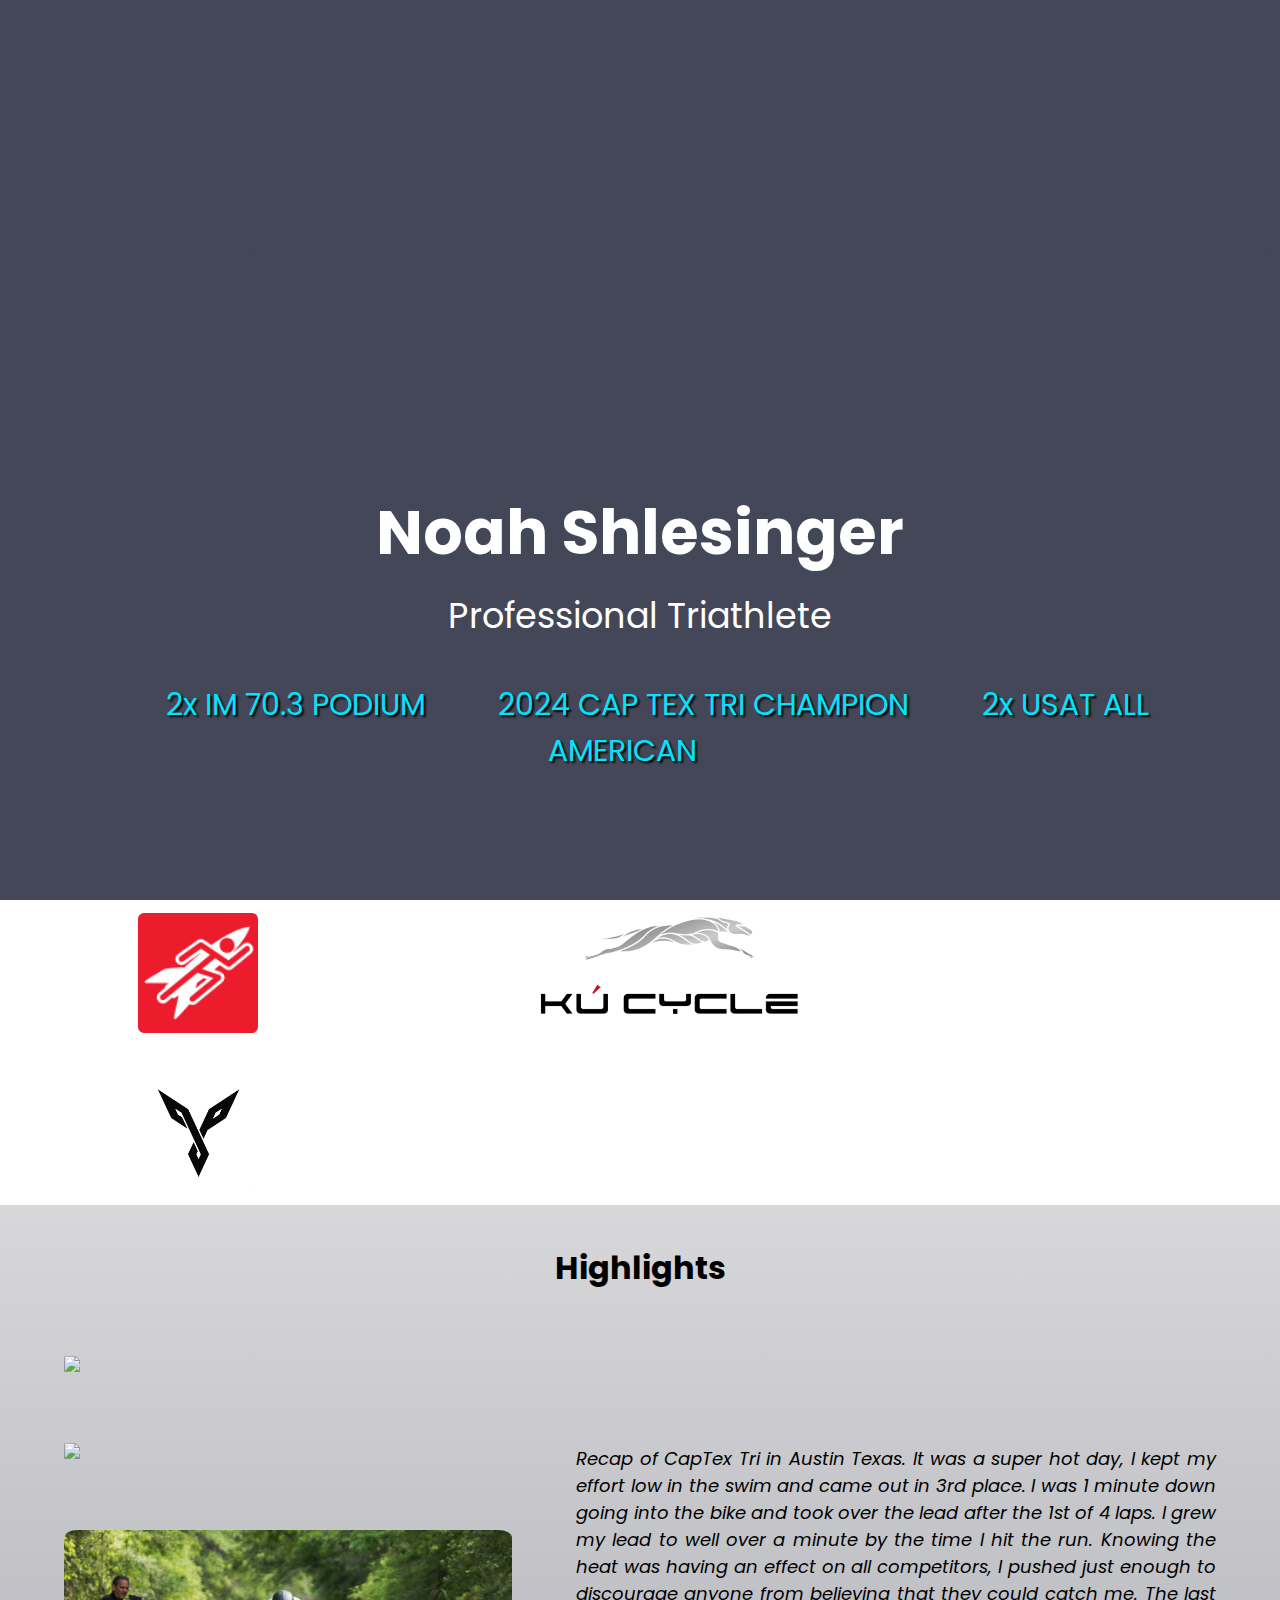
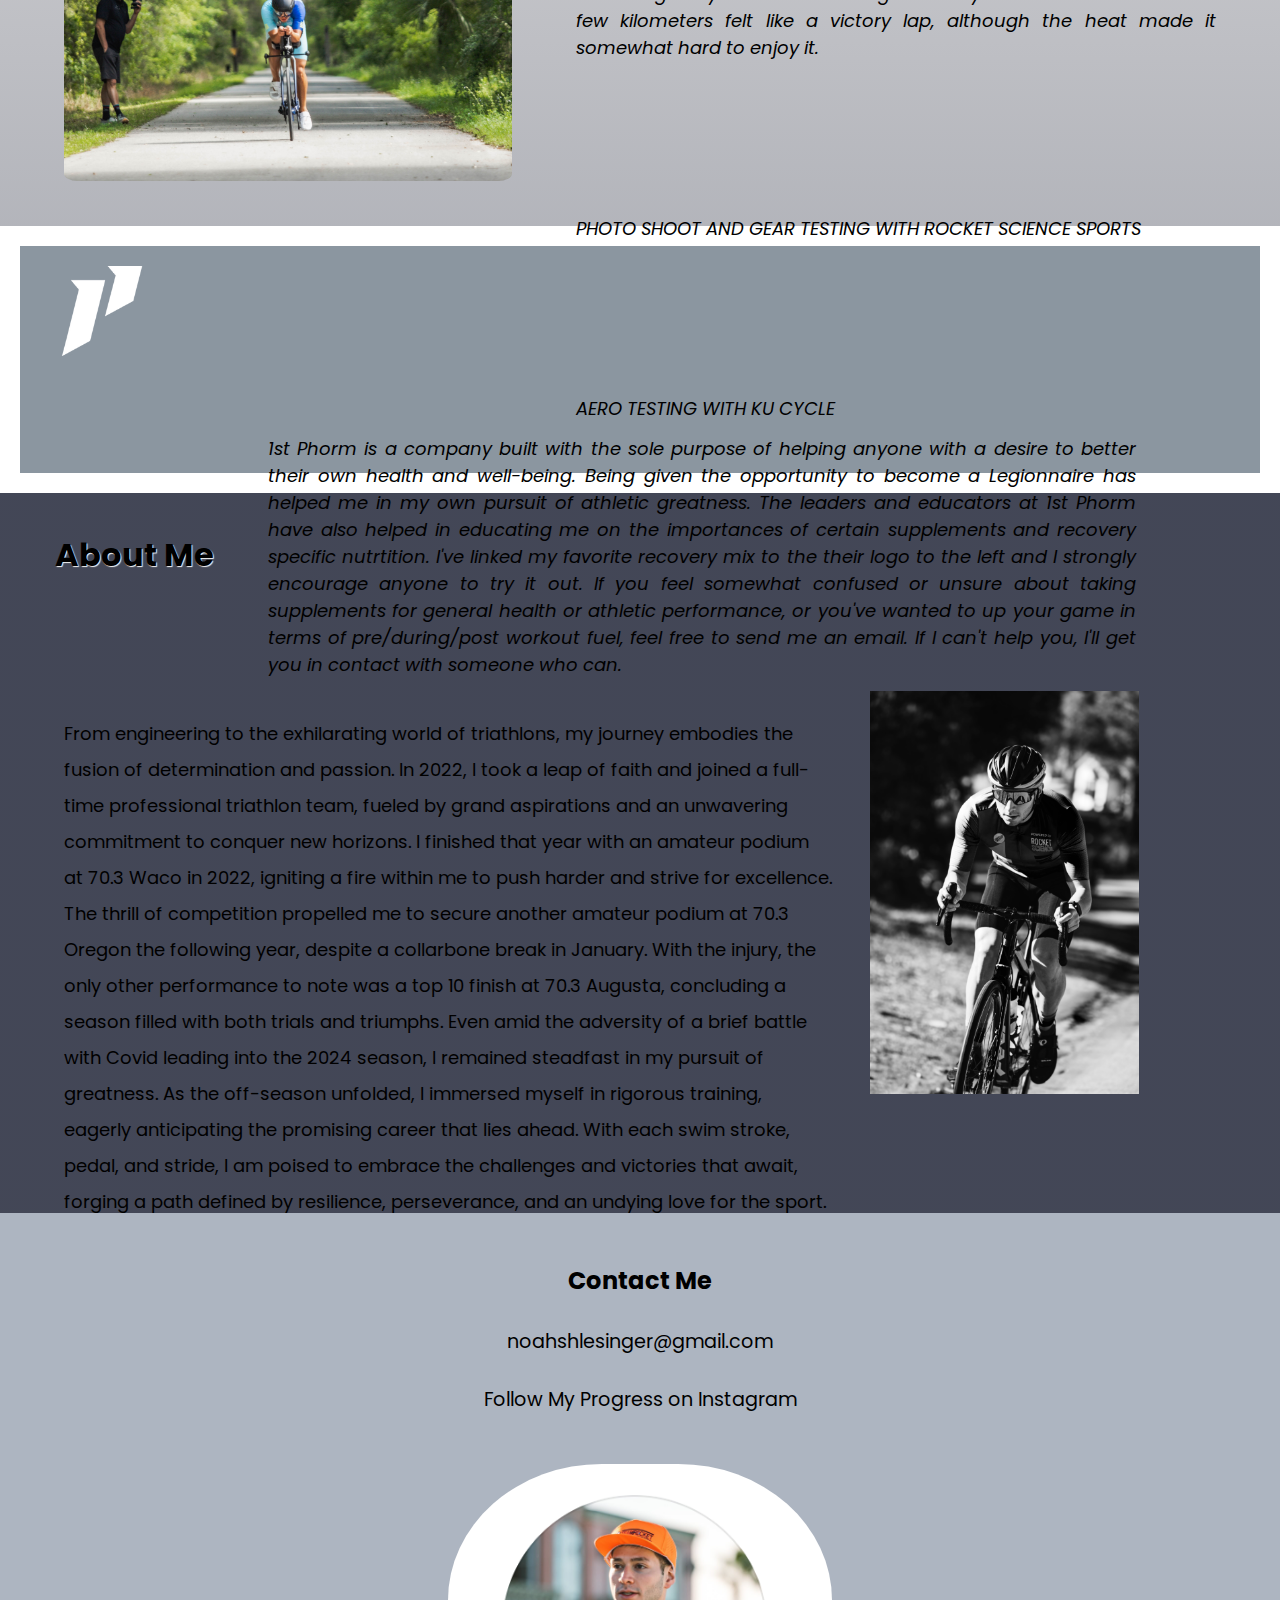
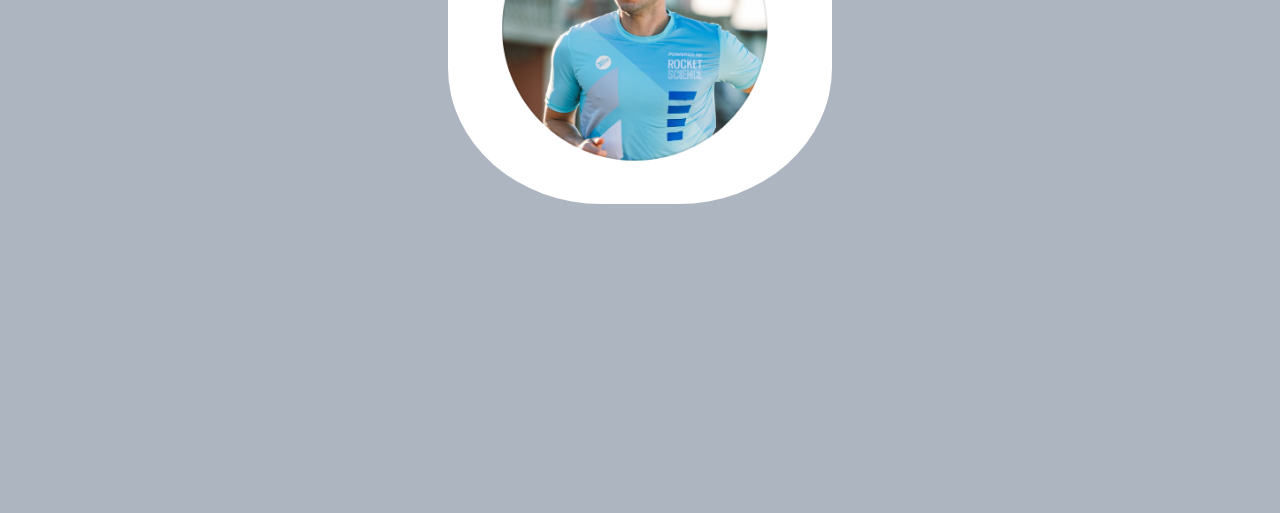
==== index.html @ fc0a04d3 "adding results on header" ====
<!DOCTYPE html>
<html lang="en">
    <head>

        <meta name="viewport" content="width=device-width, initial-scale=1.0">
        <title>Noah Shlesinger</title>
    
        <link rel="stylesheet" href="css/style.css"> 
        <link rel="preconnect" href="https://fonts.googleapis.com">
        <link rel="preconnect" href="https://fonts.gstatic.com" crossorigin>
    <link href="https://fonts.googleapis.com/css2?family=Poppins:wght@100;
    200;300;400;600;700&display=swap" rel="stylesheet">
    <script src="https://use.fontawesome.com/e14ace7f41.js"></script>
    </head>
<body>
    <section class = "header_index">
        <nav>
            <div class = "nav-links" id = "navLinks">
                <i class="fa fa-times" onclick="hideMenu()"></i>
                <ul>
                 <!--   <li><a href="">Home</a></li>
                    <li><a href="\background.html">Background</a></li>
                    <li><a href="#results">Sponsors</a></li> 
                    <li><a href="#contact">Contact Me</a></li>-->
                </ul>
            </div>
            <i class="fa fa-bars" onclick = "showMenu()"></i>
        </nav>
<div class = "text-box">
    <h1>Noah Shlesinger</h1>
    <p>Professional Triathlete</p>
    <brk></brk>
    <p1>2x IM 70.3 PODIUM</p1>
    <p1>2024 CAP TEX TRI CHAMPION</p1>
    <p1>2x USAT ALL AMERICAN</p1>


</div>
</section>


<!-- ------Sponsors----- -->
<a id = "sponsors"></a>
<section class = "sponsors">
    <div>


        <a href = "https://rocketsciencesports.com"><img src="images/LOGO-for-Web.jpg"></a>


        <a href = "https://ku-cycle.com"><img src="images/ku_cycle_blacktext_logo.jpg"></a>

        
        <a href = "https://jpelitetri.com"><img src="images/jpelite.png"></a>

    </div>


</section>


<!--Highlights-->
<section class = "highlights">
    <div>
        <h1> Highlights </h1>
        
                <a href = "https://www.instagram.com/p/C7fNFckPp54/.com"><img src="images/cap_tex_finish.JPG"></a>

                <p>Recap of CapTex Tri in Austin Texas. It was a super hot day, I kept my effort low in the swim and came out in 3rd place. I was 1 minute down going into the bike and took over the lead after the 1st of 4 laps. I grew my lead to well over a minute by the time I hit the run. Knowing the heat was having an effect on all competitors, I pushed just enough to discourage anyone from believing that they could catch me. The last few kilometers felt like a victory lap, although the heat made it somewhat hard to enjoy it.</p>
                <p>PHOTO SHOOT AND GEAR TESTING WITH ROCKET SCIENCE SPORTS</p>
                <img src="images/c0b6dab6f3d84c1033c6030f4bf0610d.JPG">
                <p>AERO TESTING WITH KU CYCLE</p>
                
                <img src="images/img_4055.jpg">



    </div>

</section>

<section class = "firstphorm">
    <div>

    <a href = "https://1stphorm.com/products/natural-post-workout-stack/?a_aid=noashl"><img src="images/1st_Phorm_Logo_1_100x@2x.avif"></a>
   

    <p>1st Phorm is a company built with the sole purpose of helping anyone with a desire to better their own health and well-being. Being given the opportunity to become a Legionnaire has helped me in my own pursuit of athletic greatness. The leaders and educators at 1st Phorm have also helped in educating me on the importances of certain supplements and recovery specific nutrtition. I've linked my favorite recovery mix to the their logo to the left and I strongly encourage anyone to try it out. If you feel somewhat confused or unsure about taking supplements for general health or athletic performance, or you've wanted to up your game in terms of pre/during/post workout fuel, feel free to send me an email. If I can't help you, I'll get you in contact with someone who can.  </p>
</div>
</section>





<!-- ------------ Bio----------- -->

<section class ="bio">
    <h1>About Me</h1>



            <img src="images/bw_rss_bike.jpg" alt="profile">


            <p>From engineering to the exhilarating world of triathlons, my journey embodies the fusion of determination and passion. In 2022, I took a leap of faith and joined a full-time professional triathlon team, fueled by grand aspirations and an unwavering commitment to conquer new horizons. I finished that year with an amateur podium at 70.3 Waco in 2022, igniting a fire within me to push harder and strive for excellence. The thrill of competition propelled me to secure another amateur podium at 70.3 Oregon the following year, despite a collarbone break in January. With the injury, the only other performance to note was a top 10 finish at 70.3 Augusta, concluding a season filled with both trials and triumphs. Even amid the adversity of a brief battle with Covid leading into the 2024 season, I remained steadfast in my pursuit of greatness. As the off-season unfolded, I immersed myself in rigorous training, eagerly anticipating the promising career that lies ahead. With each swim stroke, pedal, and stride, I am poised to embrace the challenges and victories that await, forging a path defined by resilience, perseverance, and an undying love for the sport. </p>

</section> 

<!-- ---------Contact Me---------- -->
<a id = "contact"></a>
<section class = "contact">
    <h1>Contact Me</h1>
        <p2><br>noahshlesinger@gmail.com</p2><br>
        
        <p2><br>Follow My Progress on Instagram</p2><br><br><br>
        <div>
            <a href = "https://www.instagram.com/noah.shlesinger/"><img src="images/IG_Photo.png"></a>

        </div>


</section>


<!-- -----JavaScript for Toggle Menu--- -->
<script>
    var navLinks = document.getElementById("navLinks");
    function showMenu(){
        navLinks.style.right = "0";
    }
    function hideMenu(){
        navLinks.style.right = "-200px";
    }
</script>
</body>
</html>
---- css/style.css ----
*{
    margin:0;
    padding:0;
    font-family: 'Poppins', sans-serif;
}
.header_index {
    min-height:100vh;
    width: 100%;
    background-image: linear-gradient(rgba(4, 9, 30, 0.75),rgba(4,9,30,0.75)),url(../images/looking_back_rss.JPG);
    background-position: center;
    background-size: cover;
    position: relative;
}
.header_bio {
    min-height:100vh;
    width: 100%;
    background-position: center;
    background-size: cover;
    position: relative;
}
nav{
    display: flex;
    padding: 2% 6%;
    justify-content: space-between;
    align-items: center;
    background-color: rgba(255, 255, 255, 0.000);
}
nav img{
    width: 110px;
    padding-right: 12px;
    padding-left: 12px;

}
.nav-links{
    flex:1;
    text-align:right;
}
.nav-links ul li{
    list-style: none;
    display: inline-block;
    padding: 8px 12px;
    position: center;
}
.nav-links ul li a{
    color:rgb(246, 245, 250);
    text-decoration: none;
}
.nav-links ul li::after{
    content: "";
    width:0%;
    height: 2px;
    background: black;
    display: block;
    margin: auto;
    transition: 0.5s;        
}
.nav-links ul li:hover::after{
    width:100%;
}
.text-box{
    width: 90%;
    color: white;
    position: absolute;
    top:70%;
    left:50%;
    transform: translate(-50%,-50%);
    text-align:center;
}
.text-box h1{
    font-size:62px;
}
.text-box p{
    margin:10px 0 40px;
    font-size: 35px;
    color: white;
}

.text-box p1{
    padding-top:10px;
    margin-top: 10%;
    margin-left:3%;
    margin-right:3%;
    font-size: 30px;
    color:rgb(0, 229, 255);
    text-shadow: 2px 2px 2px black;
}

.hero-btn{
    display: inline-block;
    text-decoration:none;
    color:white;
    border: 1px solid white;
    padding: 12px 20px;
    font-size:20px;
    background:transparent;
    position: relative;   
    transition: 2s;
}   

nav .fa{
    display:none;
}
@media(max-width:900px){
    .text-box h1{
      font-size:35px;
    }
    .text-box p{
        font-size: 20px;
    }
    .hero-btn{
        font-size:15;
    }
    .nav-links ul li{
        display:block;
    }
    .nav-links{
        position:absolute;
        background: rgba(26, 129, 170, 0.95);
        height: 100vh;
        width: 200px;
        top:0;
        right:-200px;
        text-align:left;
        z-index:2;
        transition: 1s;


    }
    nav img{
        width: 80px;
        padding: 4px;
    
    }
    nav .fa{
        display:block;
        color: white;
        margin: 10px;
        font-size:22px;
        cursor: pointer;
    }
    .nav-links ul{
        padding: 10px;
    }
}

/* ---------coaching-------- */
.coaching{
    width:100%;
    height:100vh;
    margin:auto;
    text-align:center;
    padding-top:100px;
    box-sizing:border-box;
}

/* ---------highlights--------*/

.highlights {
    background-image: linear-gradient(rgba(124, 123, 129, 0.3),rgba(4,9,30,0.3));
    padding-bottom: 3%;

}
.highlights h1{
    padding-top:3% ;
    font-style: bold;
    text-align:center;
    font-size: 200%;
}   

.highlights p{
    width: 50%;
    text-align:justify;
    float:right;
    margin-top:12%;
    margin-right:5%;
    margin-left:2%;
    font-size: large;
    line-height: 150%;
    font-style: oblique;

    
}
.highlights img:hover{
    box-shadow:0 0 20px 0px rgba(0,0,0,0.6);
    transition: 0.0s;
}


.highlights img{
    width: 35%;
    height:auto;
    margin-left: 5%;
    margin-right:2%;
    margin-top: 5%;
    margin-bottom:0%;
    border-color: black;
    border-width: 10px;
    border-radius: 3%;
    display: inline-flex;

}

/* ---------sponsors-------- */
.sponsors{
    background-color: white;
}
.sponsors img:hover{
    box-shadow:0 0 20px 0px rgba(0,0,0,0.9);
}
.sponsors img{
    width: auto;
    height:120px;
    margin-left: 10.8%;
    margin-right:10%;
    margin-top: 1%;
    margin-bottom:1%;
    border-radius: 5%;
}

.h3{
    text-align:center;
    font-weight: 600px;
    margin:10px 10px;
}

.sponsors-col:hover{
    box-shadow:0 0 20px 0px rgba(0,0,0,0.4);
}



@media(max-width:900px){
    .row{
        flex-direction:column;
    }
}
/* -------Bio-------- */
.bio{

    min-height:80vh;
    width:100%;
    margin:auto;
    background-image: linear-gradient(rgba(4, 9, 30, 0.75),rgba(4,9,30,0.75)),url(../images/Ku\ Cycle\ black\ logo\ white\ background\ vectors.pdf);
    background-position: center;
    background-size: cover;
}

.bio h1{
    padding-top:3% ;
    font-style: bold;
    text-align:center;
    font-size: 200%;
    text-shadow: 1px 1px 1px whitesmoke;
} 

.bio p{
    font-size:large;
    line-height: 200%;
    color:Black;
    max-width: 60%;
    margin-top:3%;
    margin-left:5%;
    float: left;
}   

.bio img{
    width: 21%;
    height:auto;
    padding:1%;
    float:right;
    margin-right:10%;
    align-items: center;
    border-color: black;
    
}

/* --------Contact Me----- */
.contact {
    width:100%;
    height:100vh;
    margin:auto;
    text-align:center;
    padding-top:50px;
    padding-bottom: 30px;
    background-color: rgba(50, 69, 100, 0.4);
    height:100vh;
    box-sizing:border-box;
}


.contact img{

    width: 30%;
    border-radius:40%;
    object-position: center center; 

}

.contact h1{
    font-size:x-large;
    font-style:bold;
    text-shadow:black;
}
.contact p2{
    font-size:larger;
    box-sizing:border-box;
    font-style:bold;
}

/* -----1st Phorm---*/
.firstphorm{
    margin:20px;
    background-color: rgba(19, 40, 62, 0.49);
    border-color: black;
    padding-bottom: 7%;;
}
.firstphorm img{
    width: 10%;
    height:auto;
    border-width: 10px;
    border-radius: 10%;
    padding: 10px;
    margin: 10px;
}

.firstphorm img:hover{
    box-shadow:0 0 20px 0px rgba(0,0,0,0.9);
}

.firstphorm p{
    width: 70%;
    text-align:justify;
    float:right;
    font-size: large;
    line-height: 150%;
    font-style: oblique;
    margin-right:10%;
    margin-top:1%; 
}

.firstphorm h{
    font-size: larger;
    font-weight: 300;
    text-align:center;
    float:inherit;


}
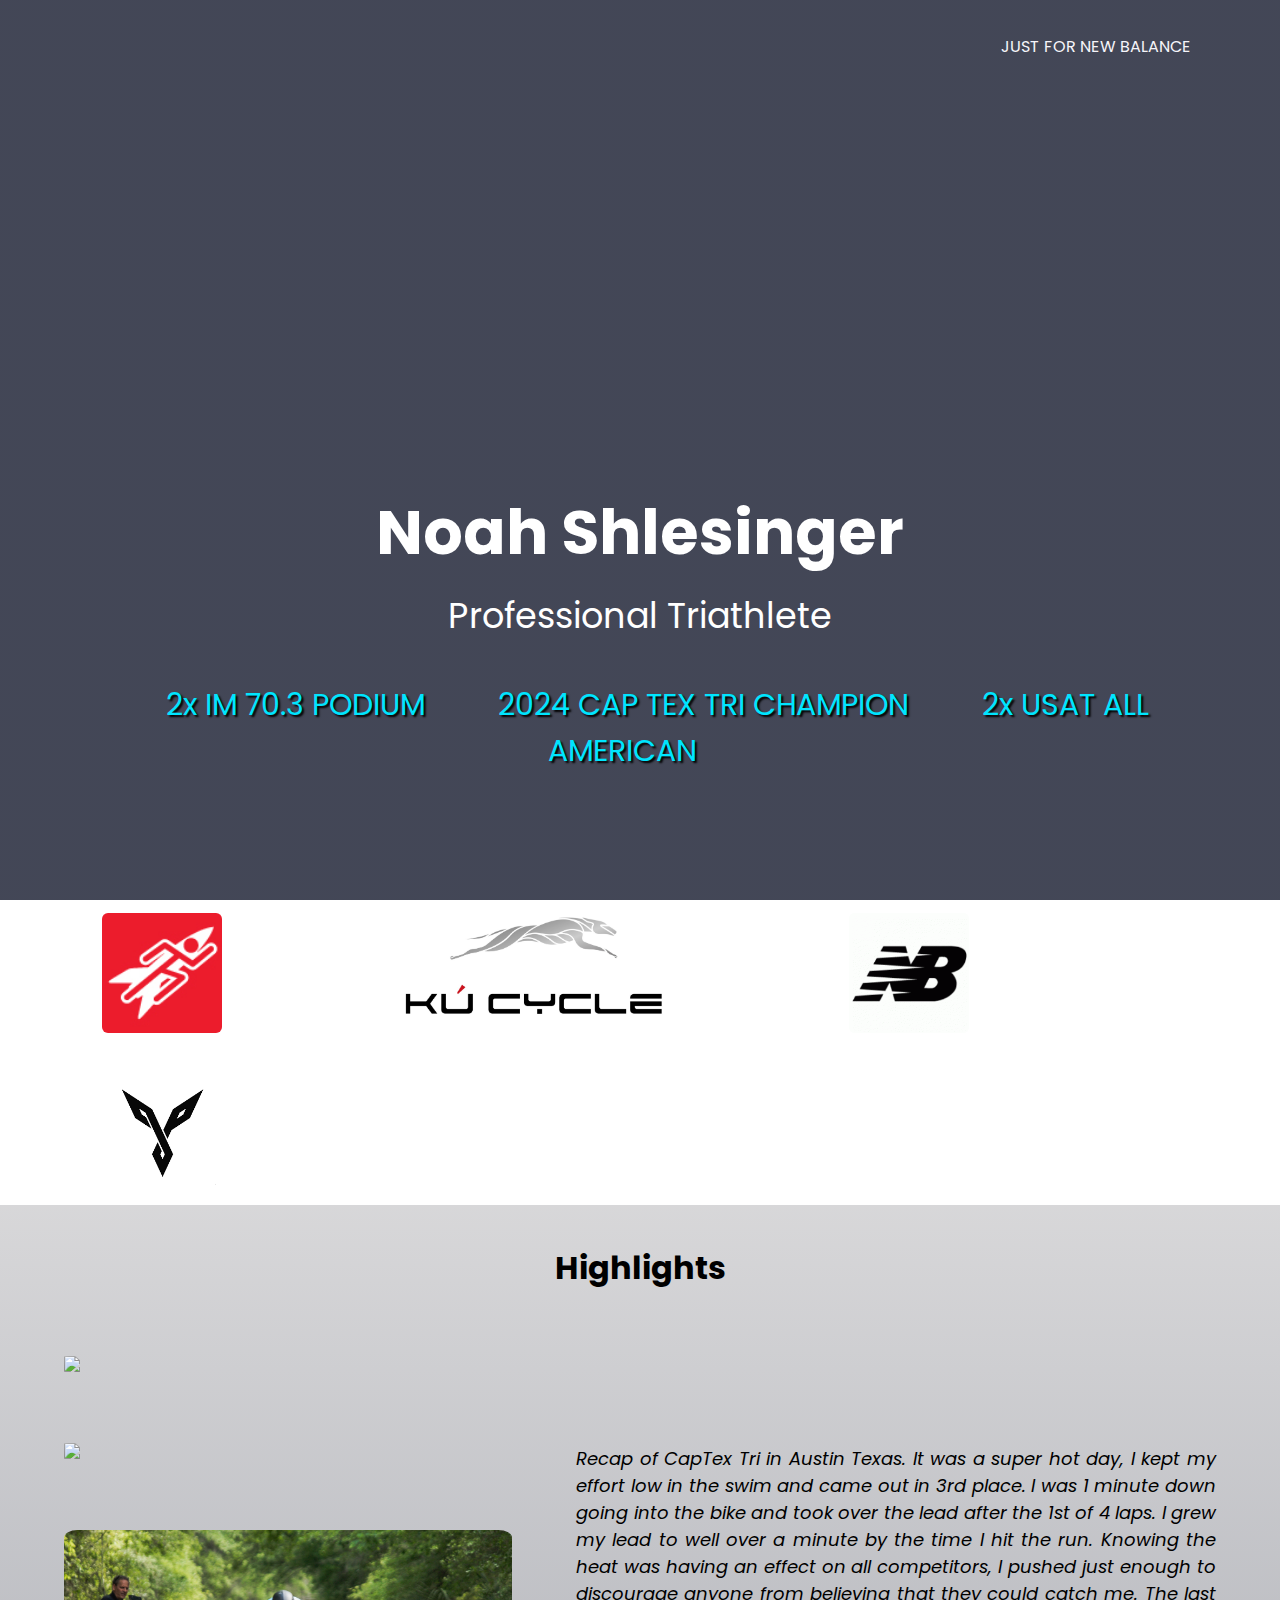
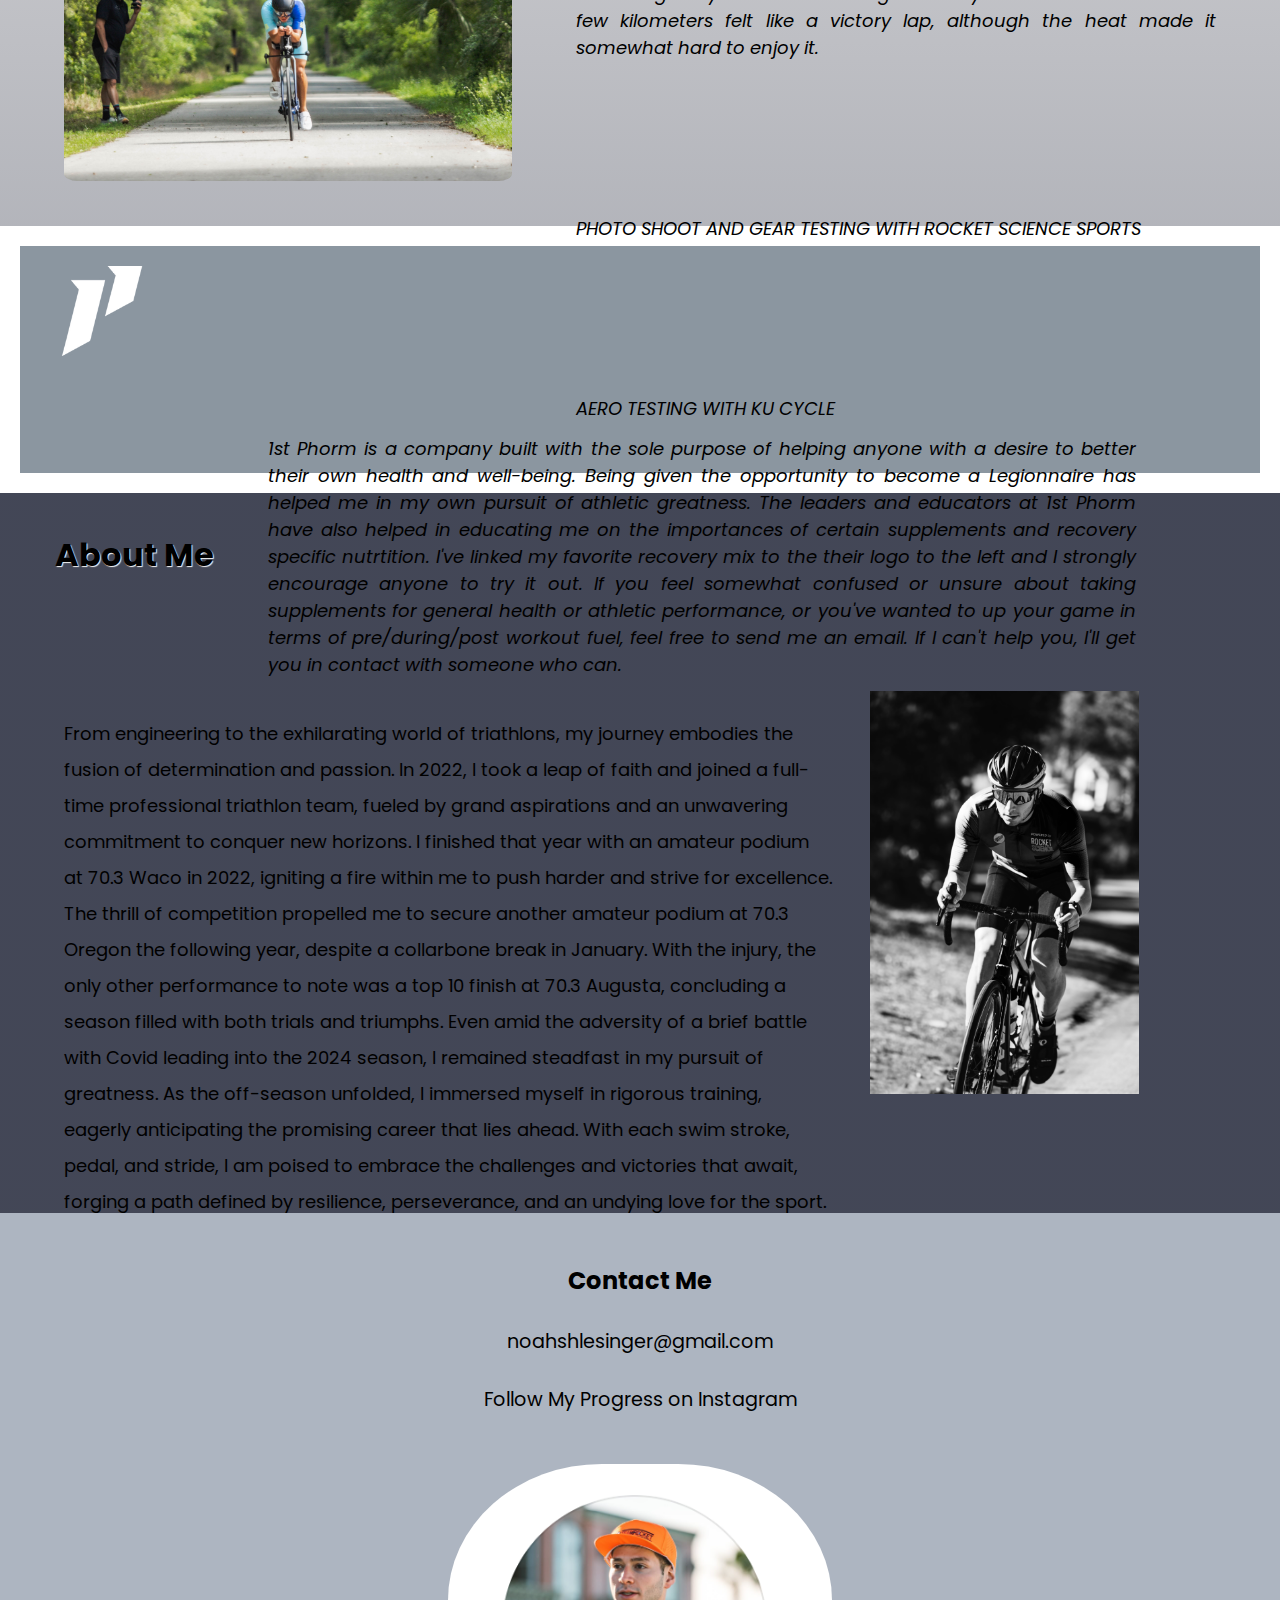
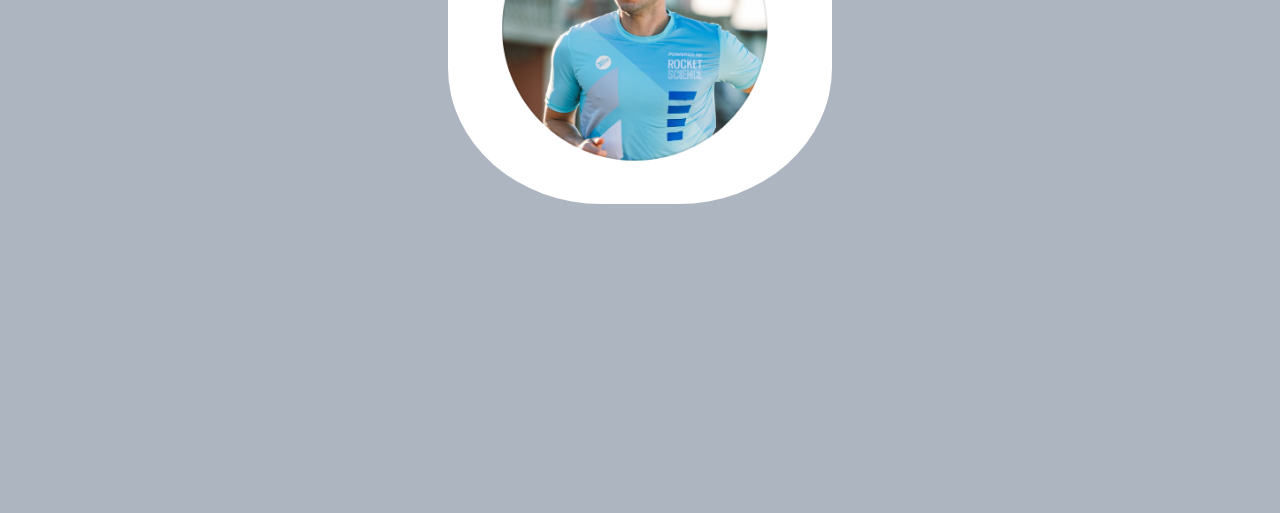
==== commit 5029d1c7: "creating a new page for nb" ====
--- a/index.html
+++ b/index.html
@@ -19,7 +19,7 @@
                 <i class="fa fa-times" onclick="hideMenu()"></i>
                 <ul>
                  <!--   <li><a href="">Home</a></li>
-                    <li><a href="\background.html">Background</a></li>
+                --><li><a href="C:\Users\noahs\OneDrive\Desktop\Elite\noahshlesinger.github.io\background.html">JUST FOR NEW BALANCE</a></li><!--
                     <li><a href="#results">Sponsors</a></li> 
                     <li><a href="#contact">Contact Me</a></li>-->
                 </ul>
@@ -50,7 +50,10 @@
 
         <a href = "https://ku-cycle.com"><img src="images/ku_cycle_blacktext_logo.jpg"></a>
 
+
+        <a href = "https://newbalance.com"><img src="images/new_balance.gif"></a>
         
+
         <a href = "https://jpelitetri.com"><img src="images/jpelite.png"></a>
 
     </div>
--- a/css/style.css
+++ b/css/style.css
@@ -210,8 +210,8 @@
 .sponsors img{
     width: auto;
     height:120px;
-    margin-left: 10.8%;
-    margin-right:10%;
+    margin-left: 8%;
+    margin-right:5%;
     margin-top: 1%;
     margin-bottom:1%;
     border-radius: 5%;
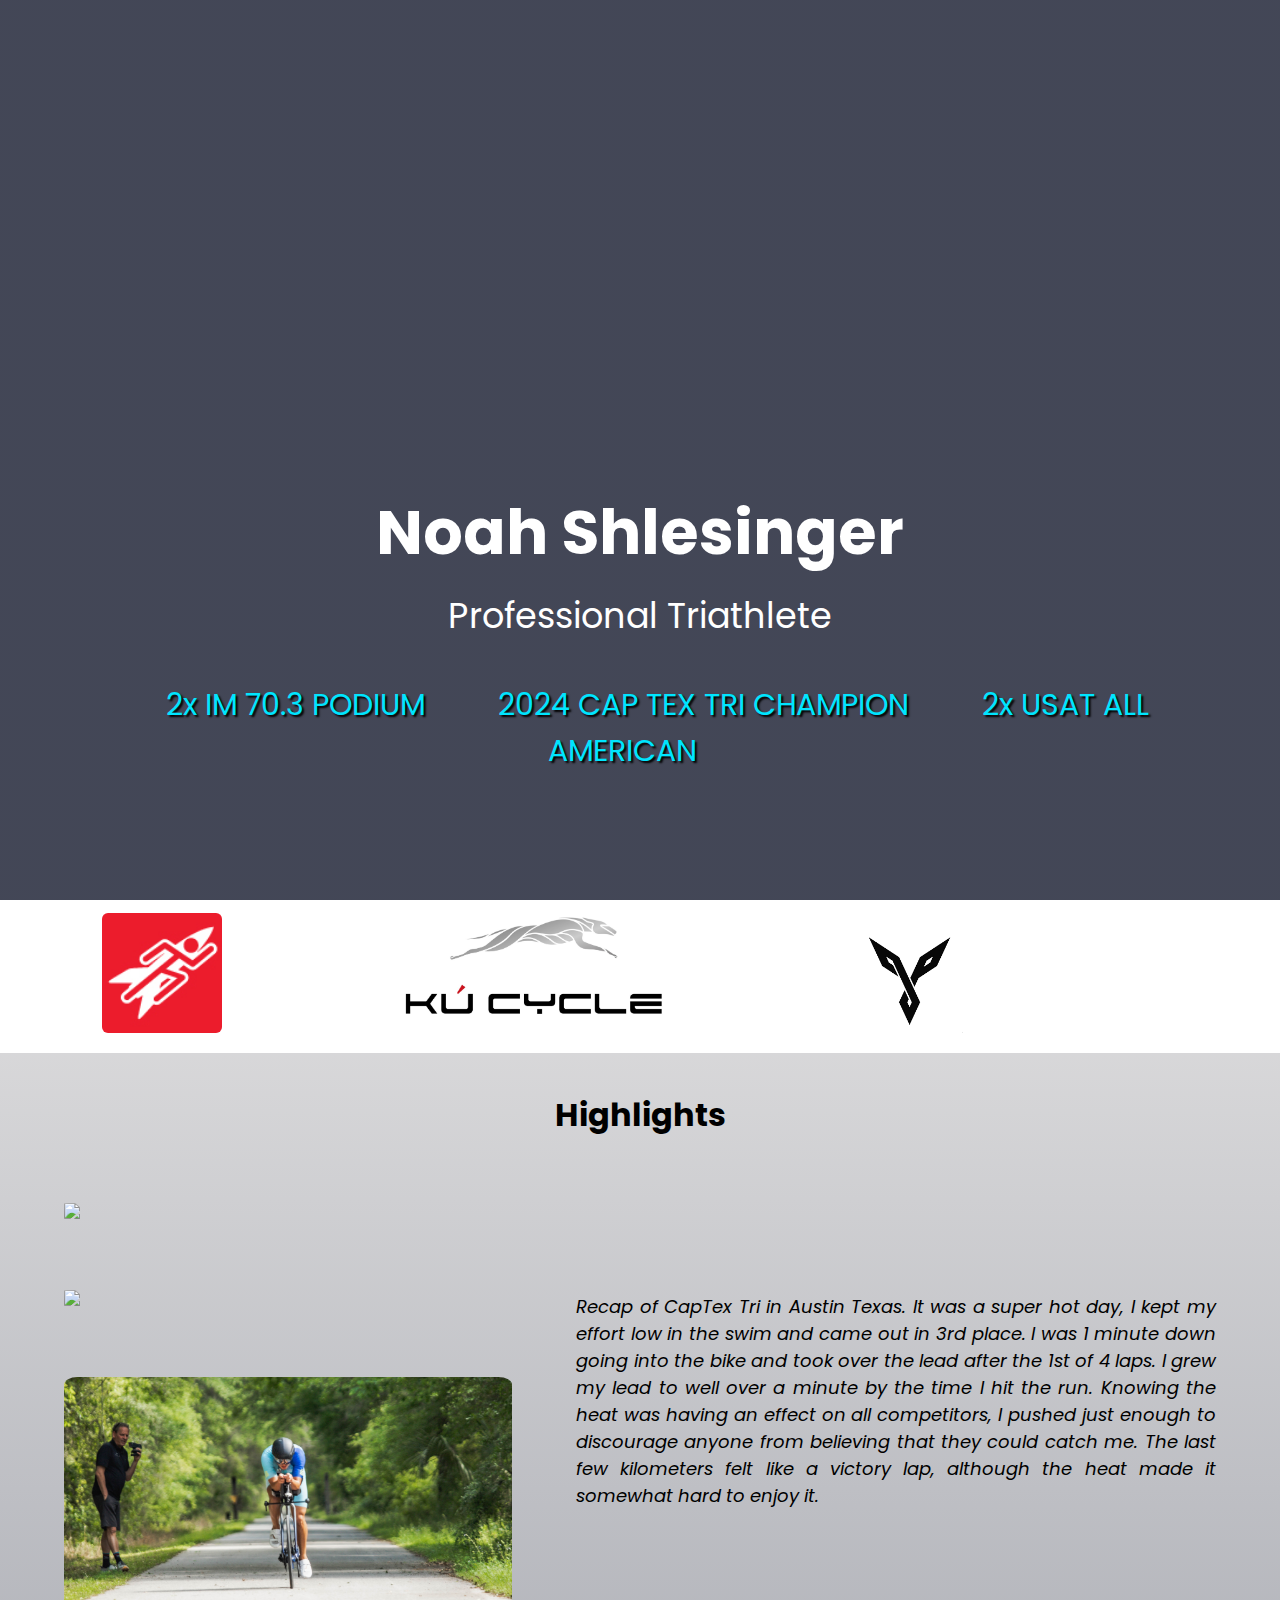
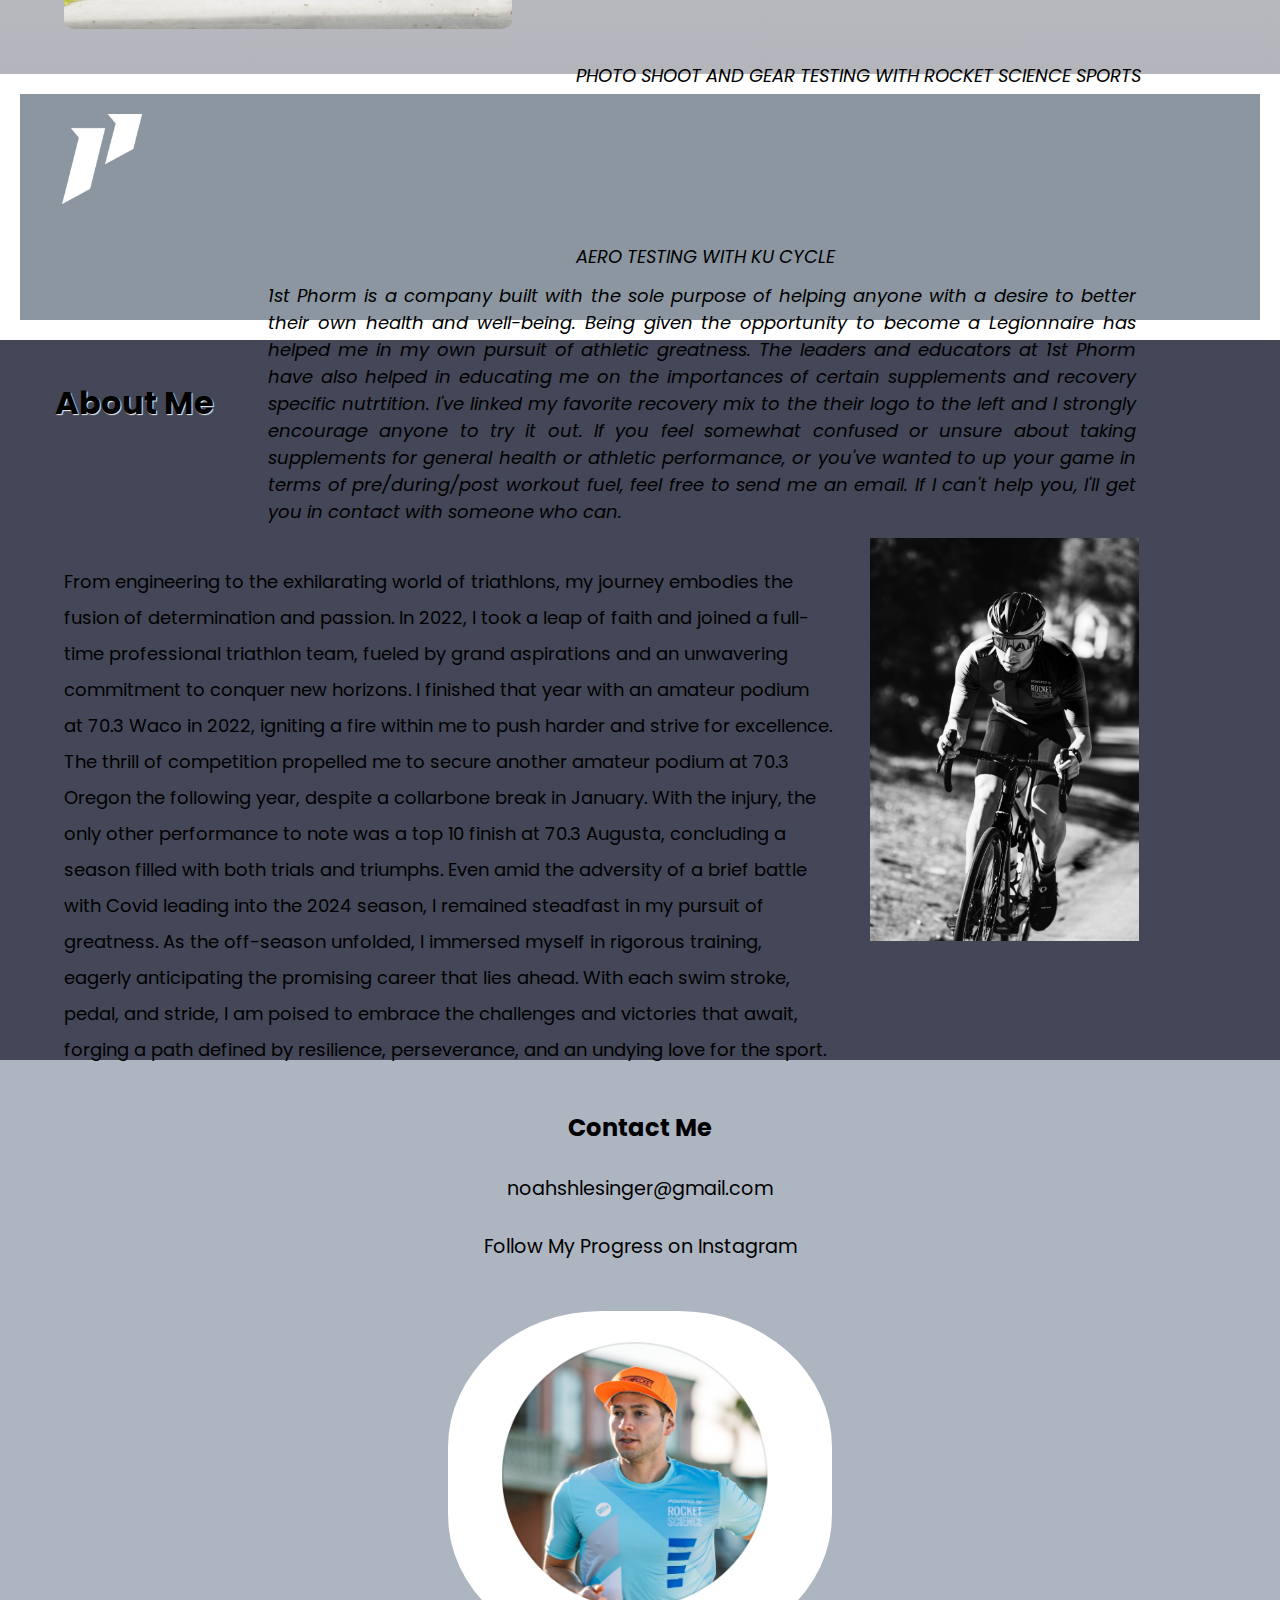
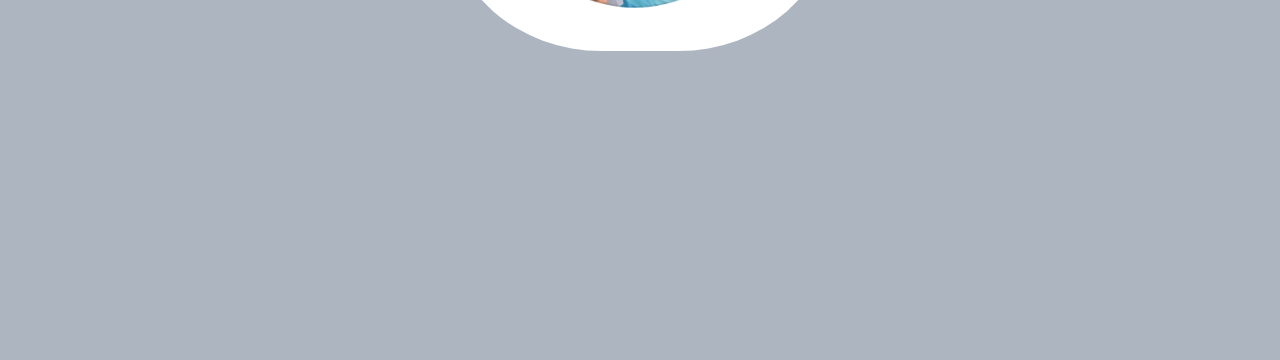
==== commit b595d930: "taking off nb until presentation" ====
--- a/index.html
+++ b/index.html
@@ -19,7 +19,7 @@
                 <i class="fa fa-times" onclick="hideMenu()"></i>
                 <ul>
                  <!--   <li><a href="">Home</a></li>
-                --><li><a href="C:\Users\noahs\OneDrive\Desktop\Elite\noahshlesinger.github.io\background.html">JUST FOR NEW BALANCE</a></li><!--
+                <li><a href="https://noahshlesinger.com/background.html">JUST FOR NEW BALANCE</a></li>
                     <li><a href="#results">Sponsors</a></li> 
                     <li><a href="#contact">Contact Me</a></li>-->
                 </ul>
@@ -51,7 +51,7 @@
         <a href = "https://ku-cycle.com"><img src="images/ku_cycle_blacktext_logo.jpg"></a>
 
 
-        <a href = "https://newbalance.com"><img src="images/new_balance.gif"></a>
+        <!-- <a href = "https://newbalance.com"><img src="images/new_balance.gif"></a> -->
         
 
         <a href = "https://jpelitetri.com"><img src="images/jpelite.png"></a>
--- a/css/style.css
+++ b/css/style.css
@@ -345,4 +345,34 @@
     float:inherit;
 
 
+}
+
+
+.header_index2{
+    min-height:100vh;
+    width: 100%;
+    background-image: linear-gradient(rgba(4, 9, 30, 0.75),rgba(4,9,30,0.75)),url(../images/cap_tex_finish.JPG);
+    background-position: center;
+    background-size: cover;
+    position: relative;
+}
+.pitchpage1{
+    background-color:grey;
+    min-height:100vh;
+    width:100%;
+}
+.pitchpage2{
+    background-color:rgb(159, 110, 110);
+    min-height:100vh;
+    width:100%;
+}
+.pitchpage3{
+    background-color:rgb(128, 128, 128);
+    min-height:100vh;
+    width:100%;
+}
+.pitchpage4{
+    background-color:rgb(228, 128, 128);
+    min-height:100vh;
+    width:100%;
 }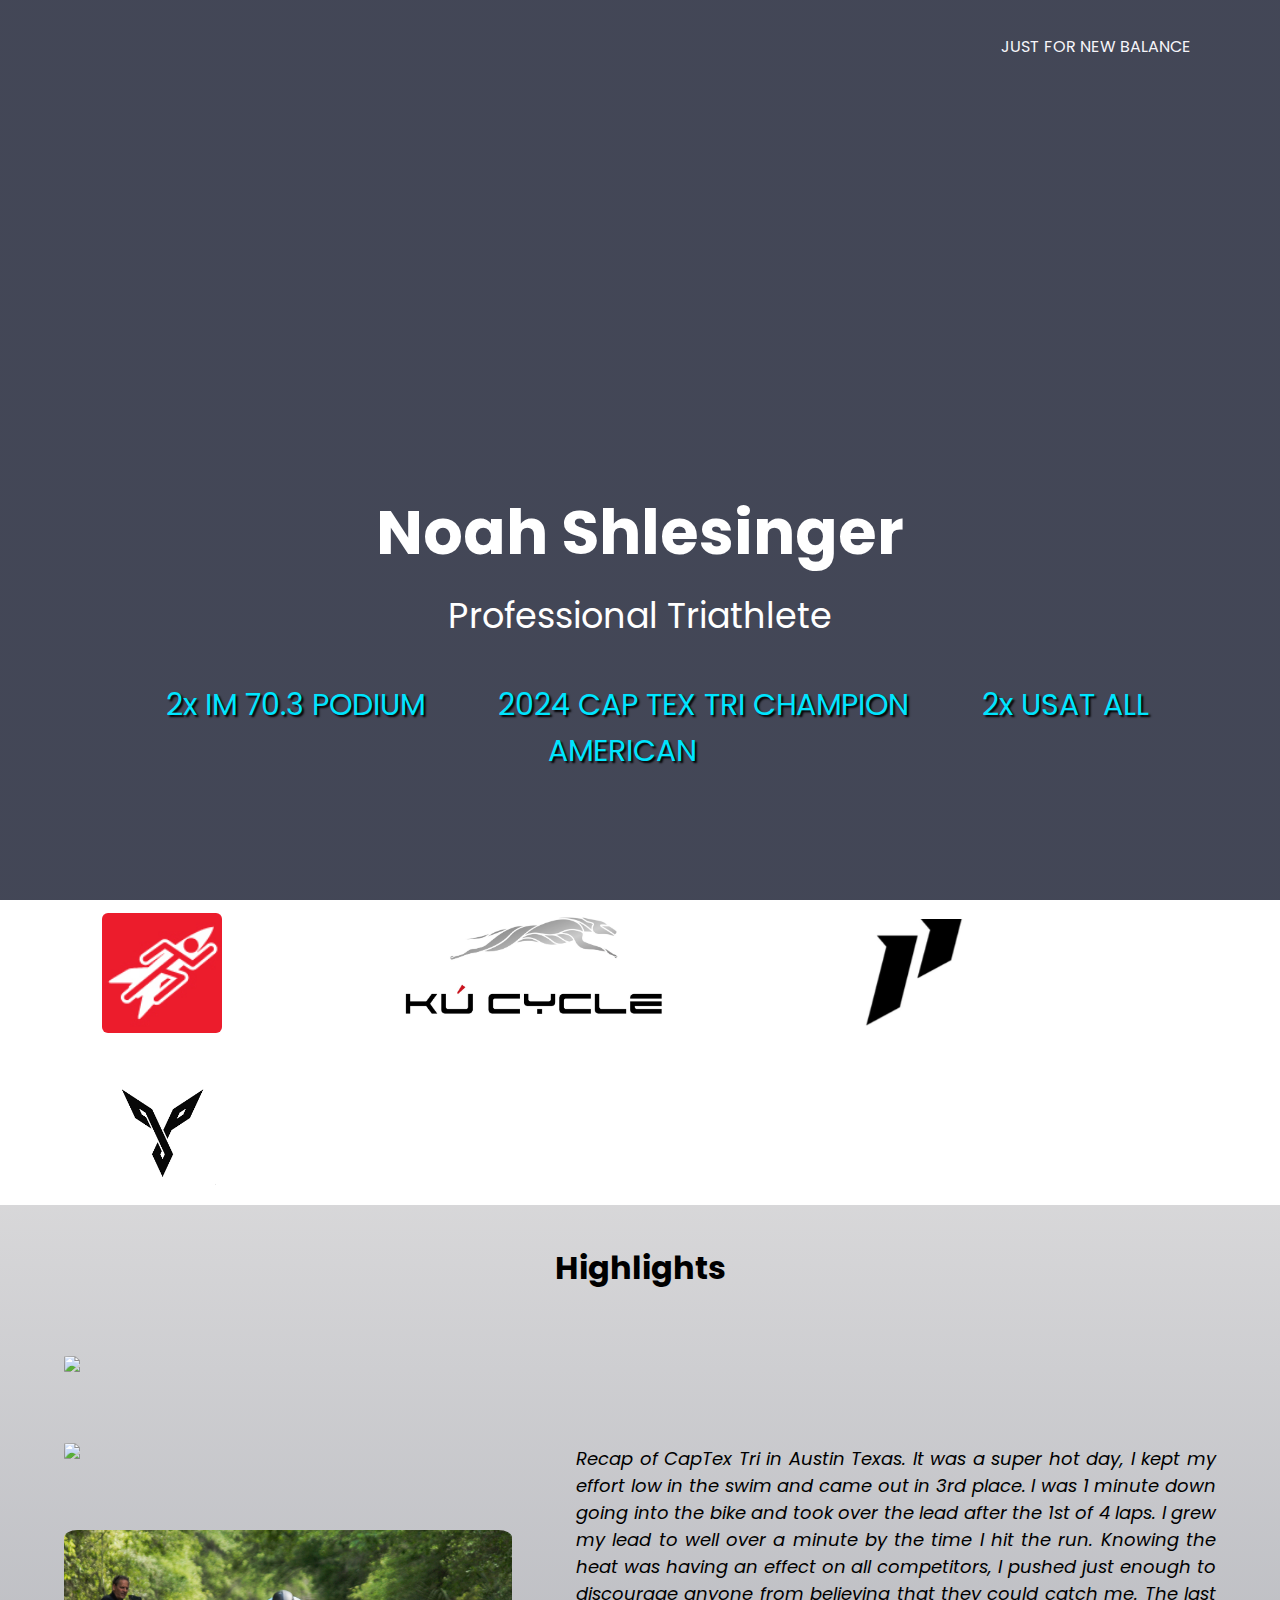
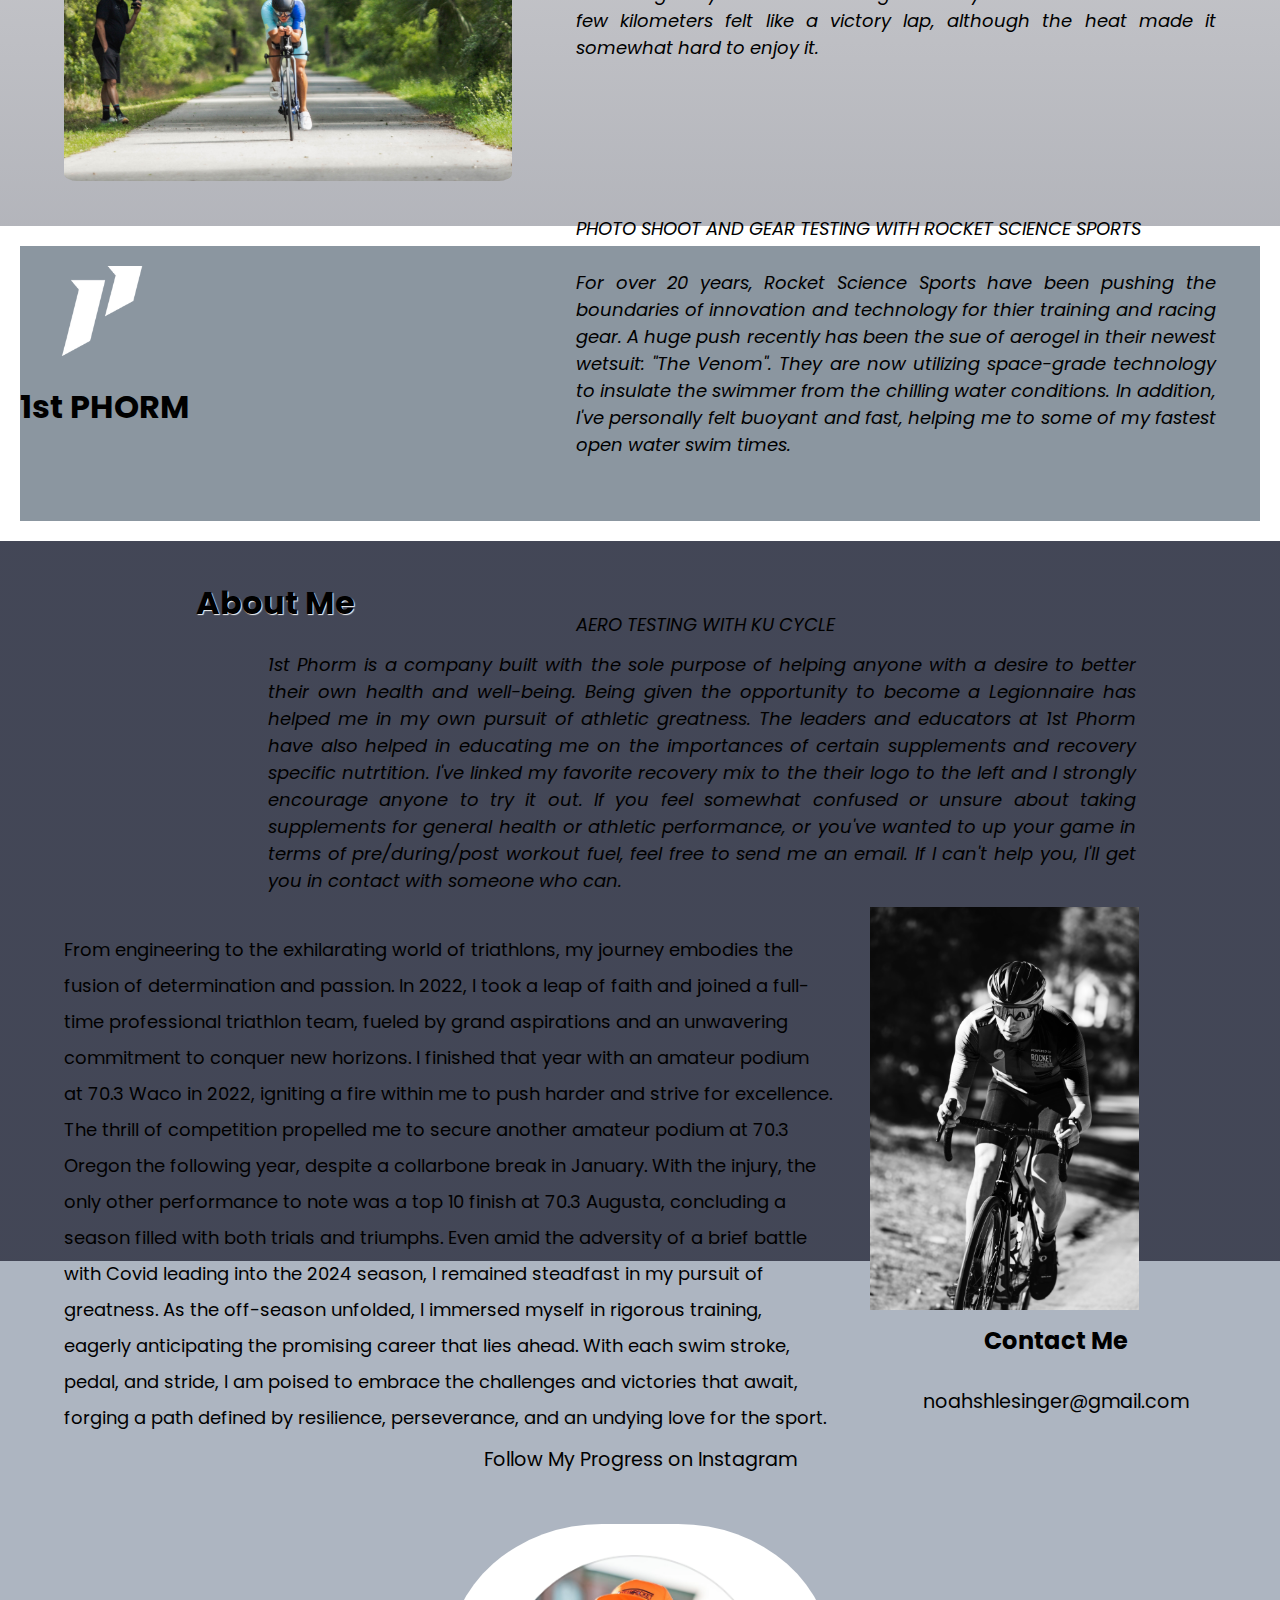
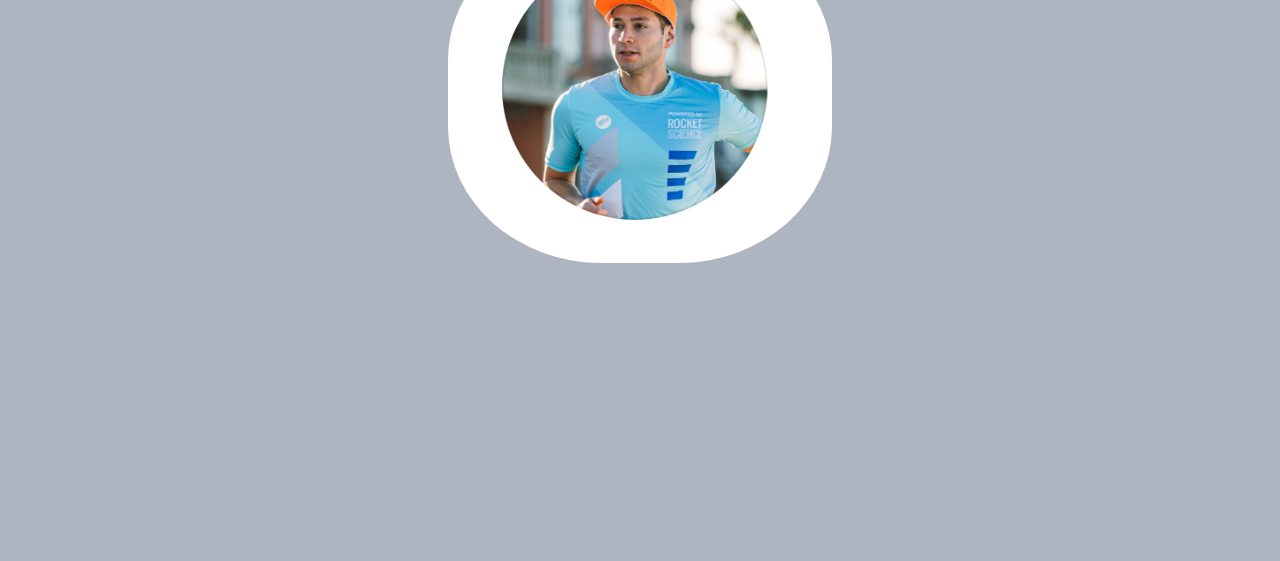
==== commit 2c03ac48: "putting first phorm on sponsor banner" ====
--- a/index.html
+++ b/index.html
@@ -19,7 +19,7 @@
                 <i class="fa fa-times" onclick="hideMenu()"></i>
                 <ul>
                  <!--   <li><a href="">Home</a></li>
-                <li><a href="https://noahshlesinger.com/background.html">JUST FOR NEW BALANCE</a></li>
+                --><li><a href="https://noahshlesinger.com/background.html">JUST FOR NEW BALANCE</a></li><!--
                     <li><a href="#results">Sponsors</a></li> 
                     <li><a href="#contact">Contact Me</a></li>-->
                 </ul>
@@ -53,6 +53,7 @@
 
         <!-- <a href = "https://newbalance.com"><img src="images/new_balance.gif"></a> -->
         
+        <a href = "https://1stphorm.com/products/natural-post-workout-stack/?a_aid=noashl"><img src="images/1stphorm.png"></a>
 
         <a href = "https://jpelitetri.com"><img src="images/jpelite.png"></a>
 
@@ -70,11 +71,13 @@
                 <a href = "https://www.instagram.com/p/C7fNFckPp54/.com"><img src="images/cap_tex_finish.JPG"></a>
 
                 <p>Recap of CapTex Tri in Austin Texas. It was a super hot day, I kept my effort low in the swim and came out in 3rd place. I was 1 minute down going into the bike and took over the lead after the 1st of 4 laps. I grew my lead to well over a minute by the time I hit the run. Knowing the heat was having an effect on all competitors, I pushed just enough to discourage anyone from believing that they could catch me. The last few kilometers felt like a victory lap, although the heat made it somewhat hard to enjoy it.</p>
-                <p>PHOTO SHOOT AND GEAR TESTING WITH ROCKET SCIENCE SPORTS</p>
-                <img src="images/c0b6dab6f3d84c1033c6030f4bf0610d.JPG">
+                <p>PHOTO SHOOT AND GEAR TESTING WITH ROCKET SCIENCE SPORTS<br></br>
+                For over 20 years, Rocket Science Sports have been pushing the boundaries of innovation and technology for thier training and racing gear. A huge push recently has been the sue of aerogel in their newest wetsuit: "The Venom". They are now utilizing space-grade technology to insulate the swimmer from the chilling water conditions. In addition, I've personally felt buoyant and fast, helping me to some of my fastest open water swim times. 
+                </p>
+                <a href = "https://www.instagram.com/p/C2gG19us0lq/?img_index=1"><img src="images/c0b6dab6f3d84c1033c6030f4bf0610d.JPG"></a>
                 <p>AERO TESTING WITH KU CYCLE</p>
                 
-                <img src="images/img_4055.jpg">
+                <a href = "https://www.instagram.com/p/C6eOApuO9Vg/?img_index=1"><img src="images/img_4055.jpg"></a>
 
 
 
@@ -89,6 +92,7 @@
    
 
     <p>1st Phorm is a company built with the sole purpose of helping anyone with a desire to better their own health and well-being. Being given the opportunity to become a Legionnaire has helped me in my own pursuit of athletic greatness. The leaders and educators at 1st Phorm have also helped in educating me on the importances of certain supplements and recovery specific nutrtition. I've linked my favorite recovery mix to the their logo to the left and I strongly encourage anyone to try it out. If you feel somewhat confused or unsure about taking supplements for general health or athletic performance, or you've wanted to up your game in terms of pre/during/post workout fuel, feel free to send me an email. If I can't help you, I'll get you in contact with someone who can.  </p>
+    <h1>1st PHORM</h1>
 </div>
 </section>
 
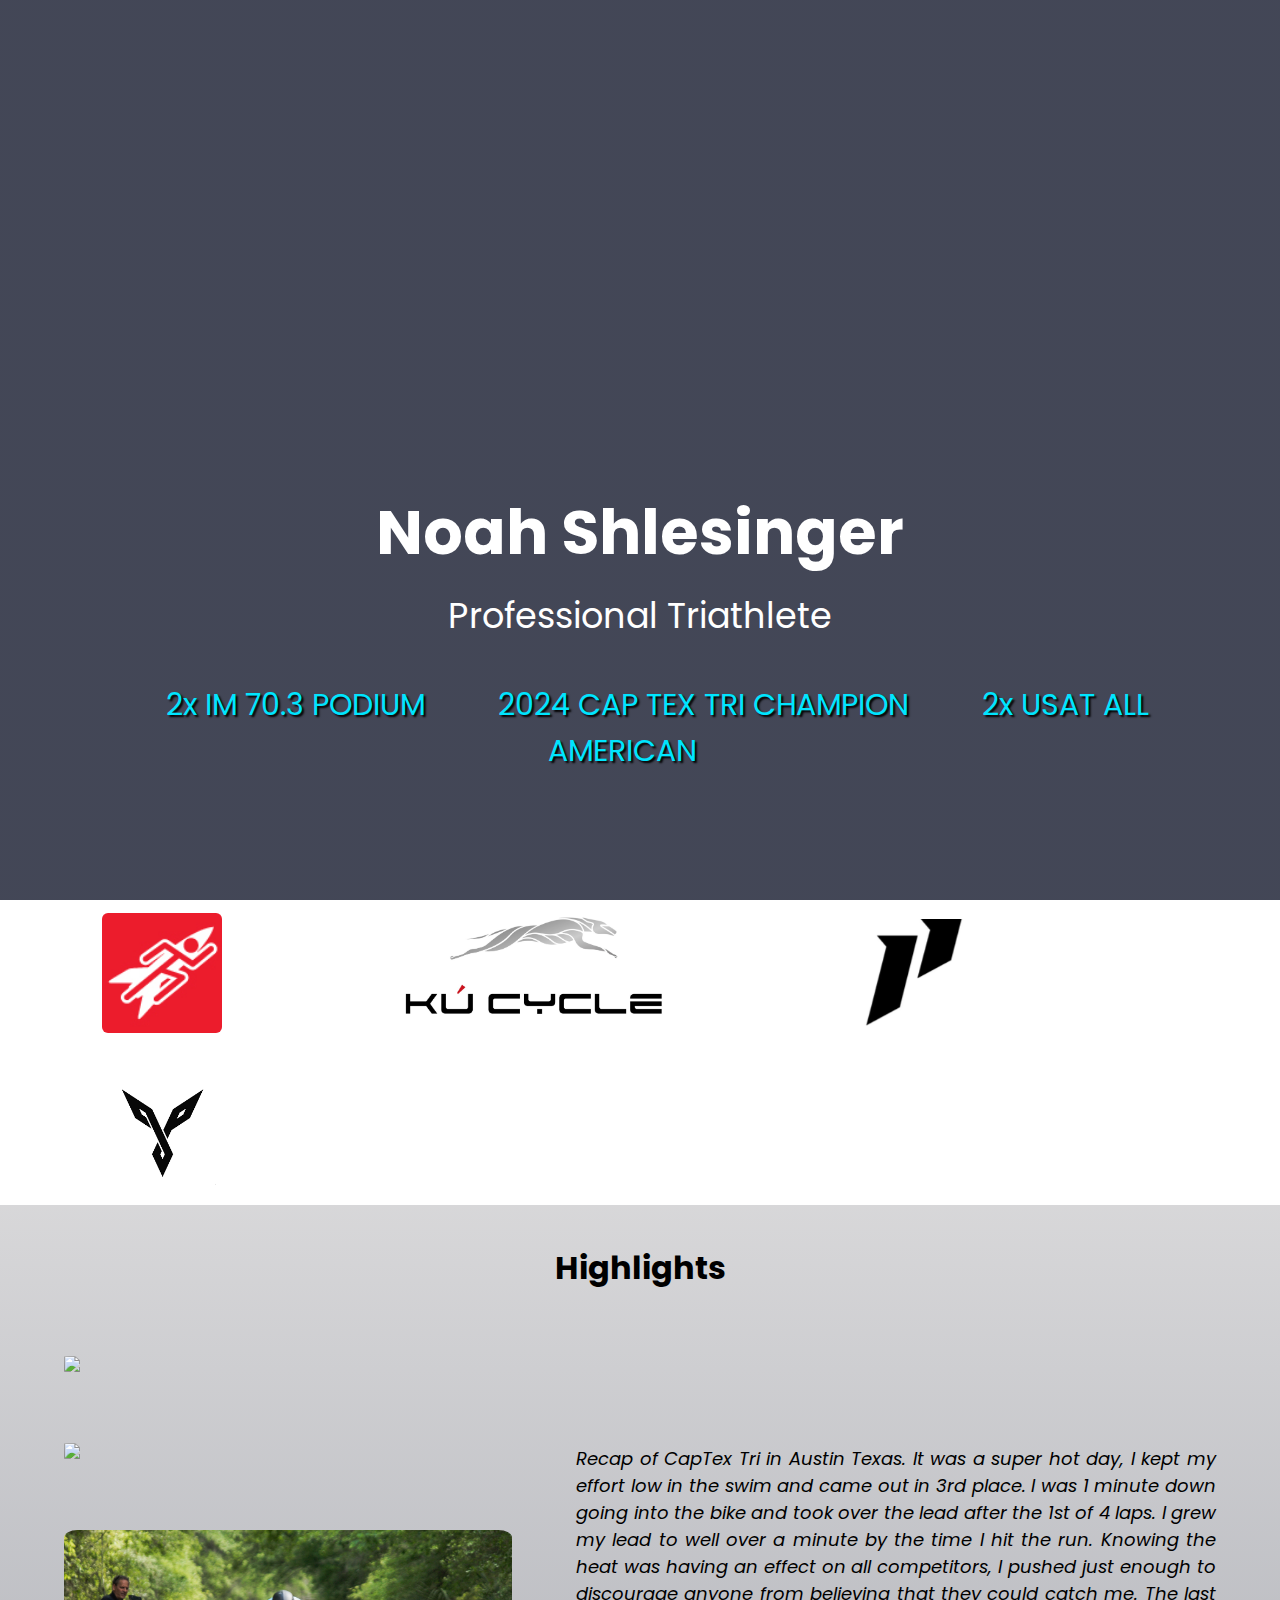
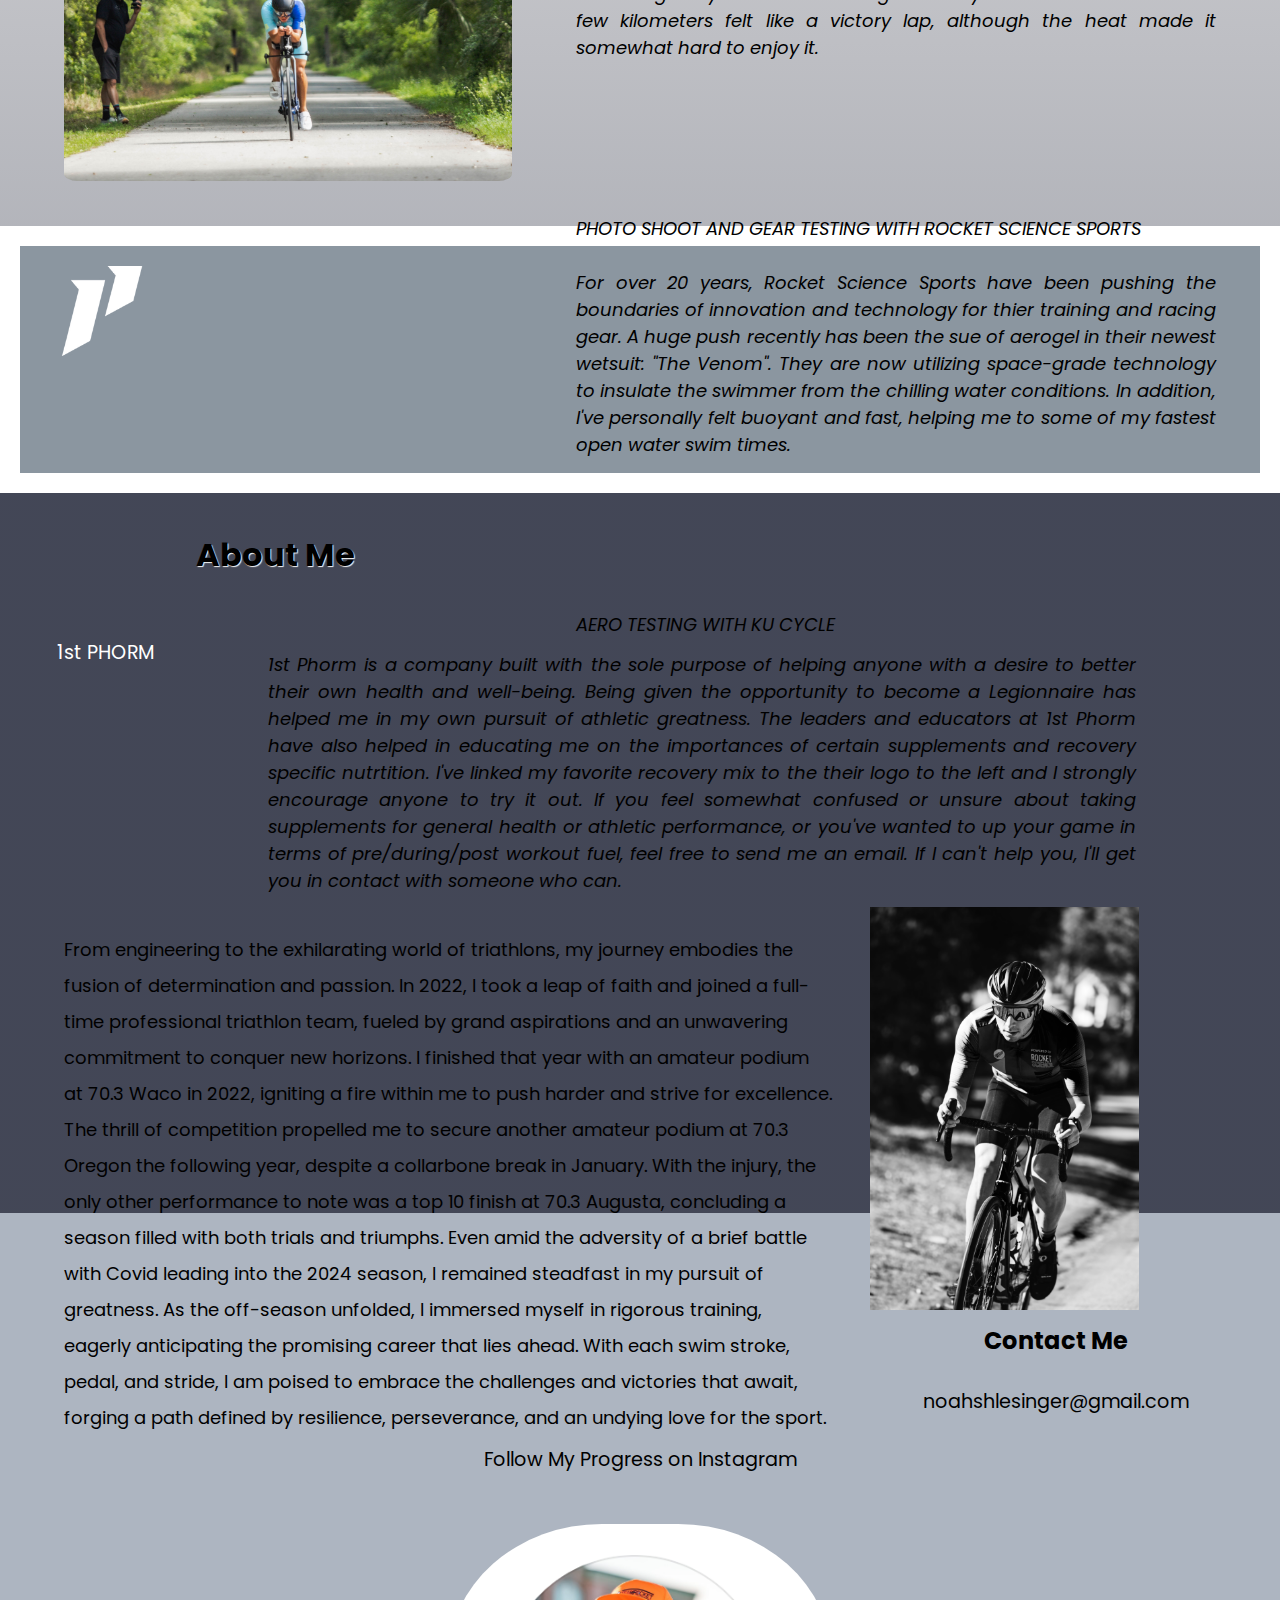
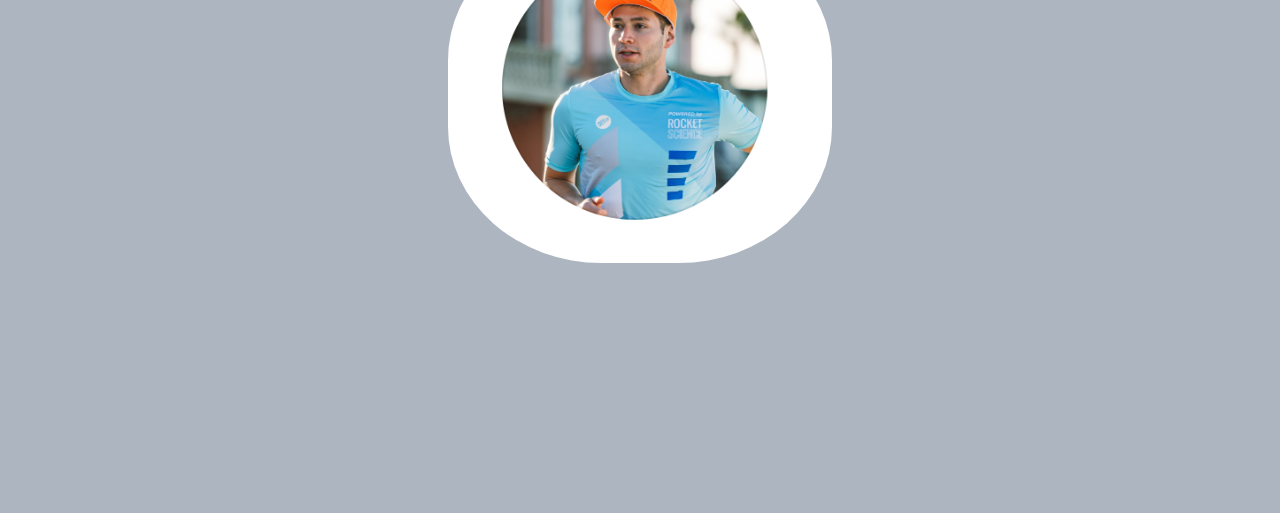
==== commit fdc2928a: "removing nb link for now" ====
--- a/index.html
+++ b/index.html
@@ -19,7 +19,7 @@
                 <i class="fa fa-times" onclick="hideMenu()"></i>
                 <ul>
                  <!--   <li><a href="">Home</a></li>
-                --><li><a href="https://noahshlesinger.com/background.html">JUST FOR NEW BALANCE</a></li><!--
+                --><li><a href="https://noahshlesinger.com/background.html"></a></li><!--
                     <li><a href="#results">Sponsors</a></li> 
                     <li><a href="#contact">Contact Me</a></li>-->
                 </ul>
--- a/css/style.css
+++ b/css/style.css
@@ -167,6 +167,7 @@
     font-size: 200%;
 }   
 
+
 .highlights p{
     width: 50%;
     text-align:justify;
@@ -338,16 +339,17 @@
     margin-top:1%; 
 }
 
-.firstphorm h{
+.firstphorm h1{
     font-size: larger;
-    font-weight: 300;
-    text-align:center;
-    float:inherit;
-
-
-}
-
-
+    font-weight: 400;
+    color:white;
+    margin-left:3%;
+    float:left;
+
+
+}
+
+/* ----------------New Balance Pitch Page------------------- */
 .header_index2{
     min-height:100vh;
     width: 100%;
@@ -356,21 +358,81 @@
     background-size: cover;
     position: relative;
 }
+/* --page 1-- */
 .pitchpage1{
-    background-color:grey;
-    min-height:100vh;
-    width:100%;
-}
+    background-color:white;
+    min-height:100vh;
+    width:100%;
+}
+
+.pitchpage1 img{
+    margin-right:10%;
+    margin-left:18%;
+    margin-top: 2%;
+    margin-bottom:2%;
+
+}
+
+.pitchpage1 h1{
+    position: center;
+    text-align: center;
+    font-size: 45;
+    color:black;
+    margin:2%;
+}
+.pitchpage1 p{
+    text-align:center;
+    font-size: 55;
+    margin-right:2%;
+    margin-bottom:3%;
+}
+/* --page2-- */
 .pitchpage2{
-    background-color:rgb(159, 110, 110);
-    min-height:100vh;
-    width:100%;
-}
+    background-color:rgba(0, 0, 128, 0.47);
+    min-height:100vh;
+    width:100%;
+}
+
+.pitchpage2 h1{
+    position: center;
+    text-align: center;
+    font-size: 50px;
+    color:Gold;
+    padding-top:4%;
+    margin:4%;
+}
+
+.pitchpage2 p{
+    margin:5%;
+    font-size: 25px;
+    color: white;
+}
+
+.pitchpage2 img{
+    height:40%;
+    width:auto;
+    margin:2%;
+    border-radius: 20%;
+    vertical-align:middle;
+   
+}
+.pitchpage2 img:hover{
+    box-shadow:0 0 20px 0px rgba(0,0,0,0.9);
+}
+
+
+
+
+
+/* --page3-- */
+
 .pitchpage3{
     background-color:rgb(128, 128, 128);
     min-height:100vh;
     width:100%;
 }
+/* --page 4-- */
+
 .pitchpage4{
     background-color:rgb(228, 128, 128);
     min-height:100vh;
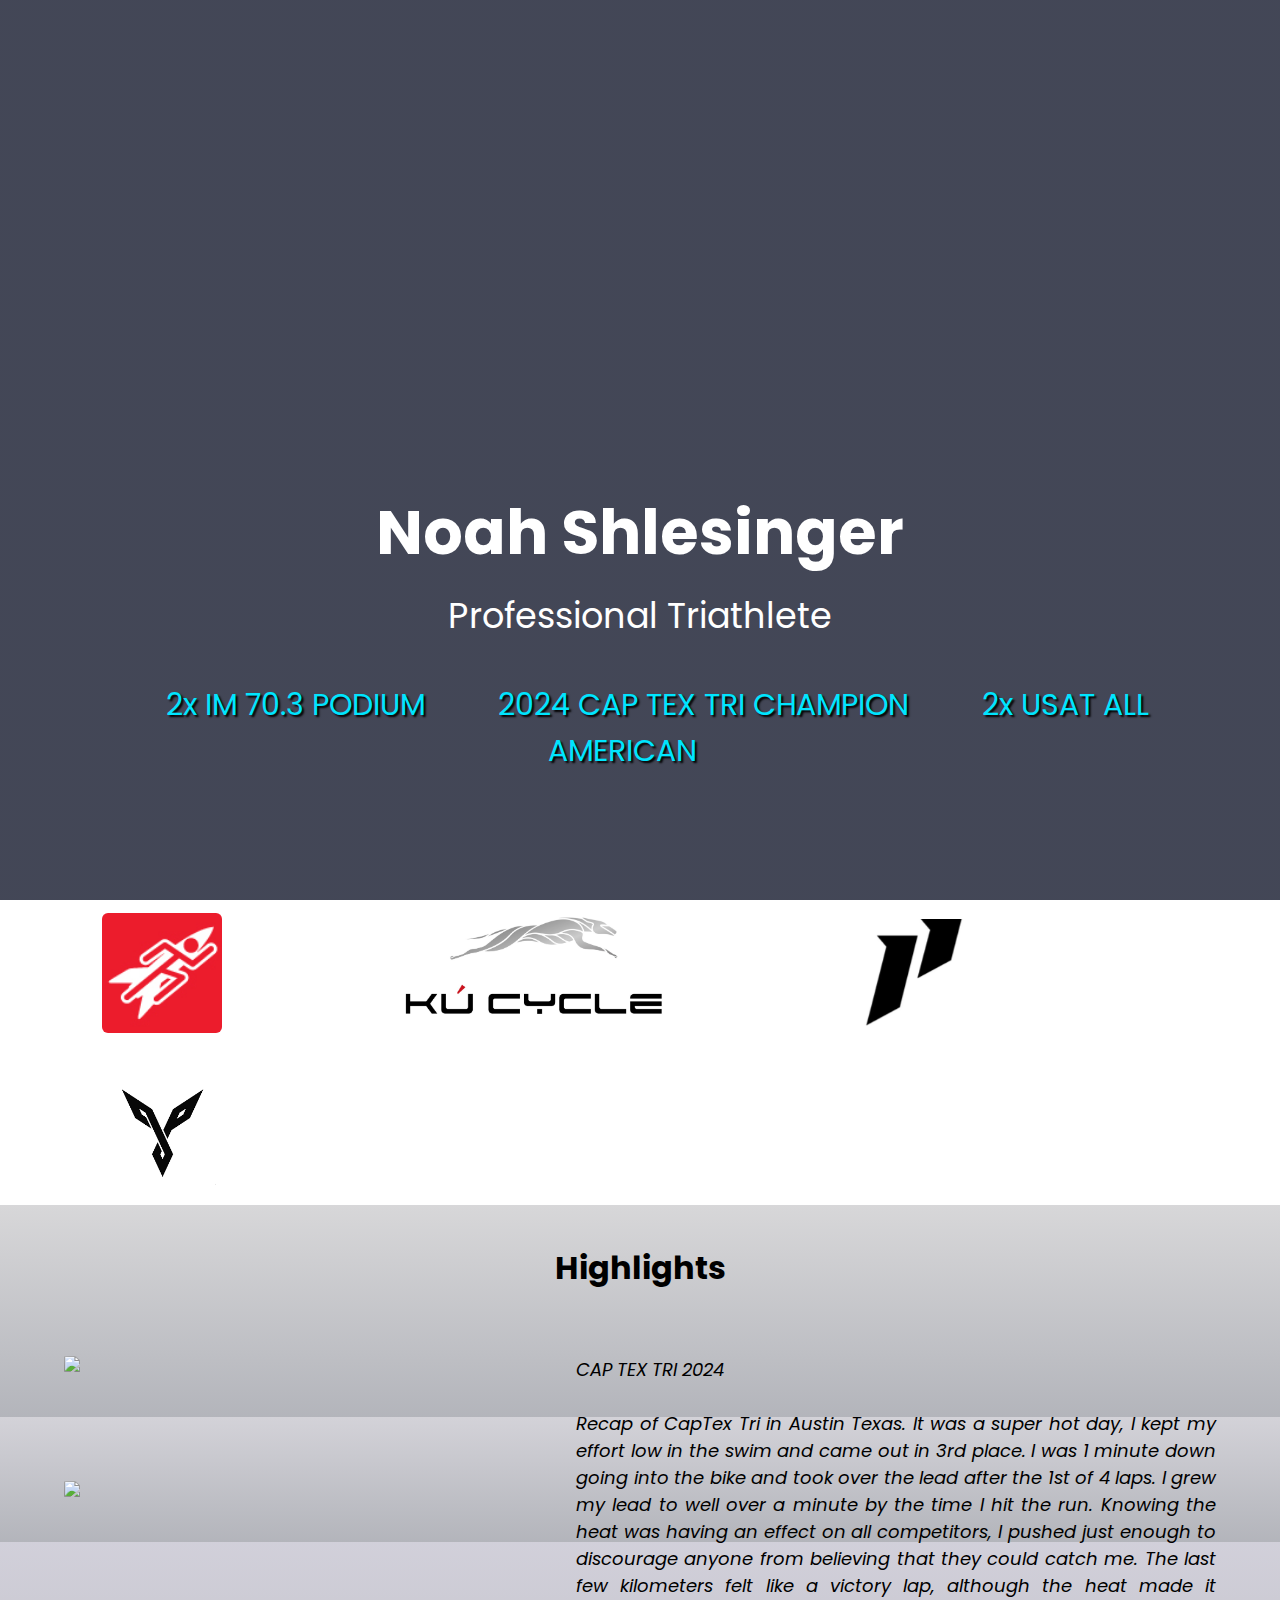
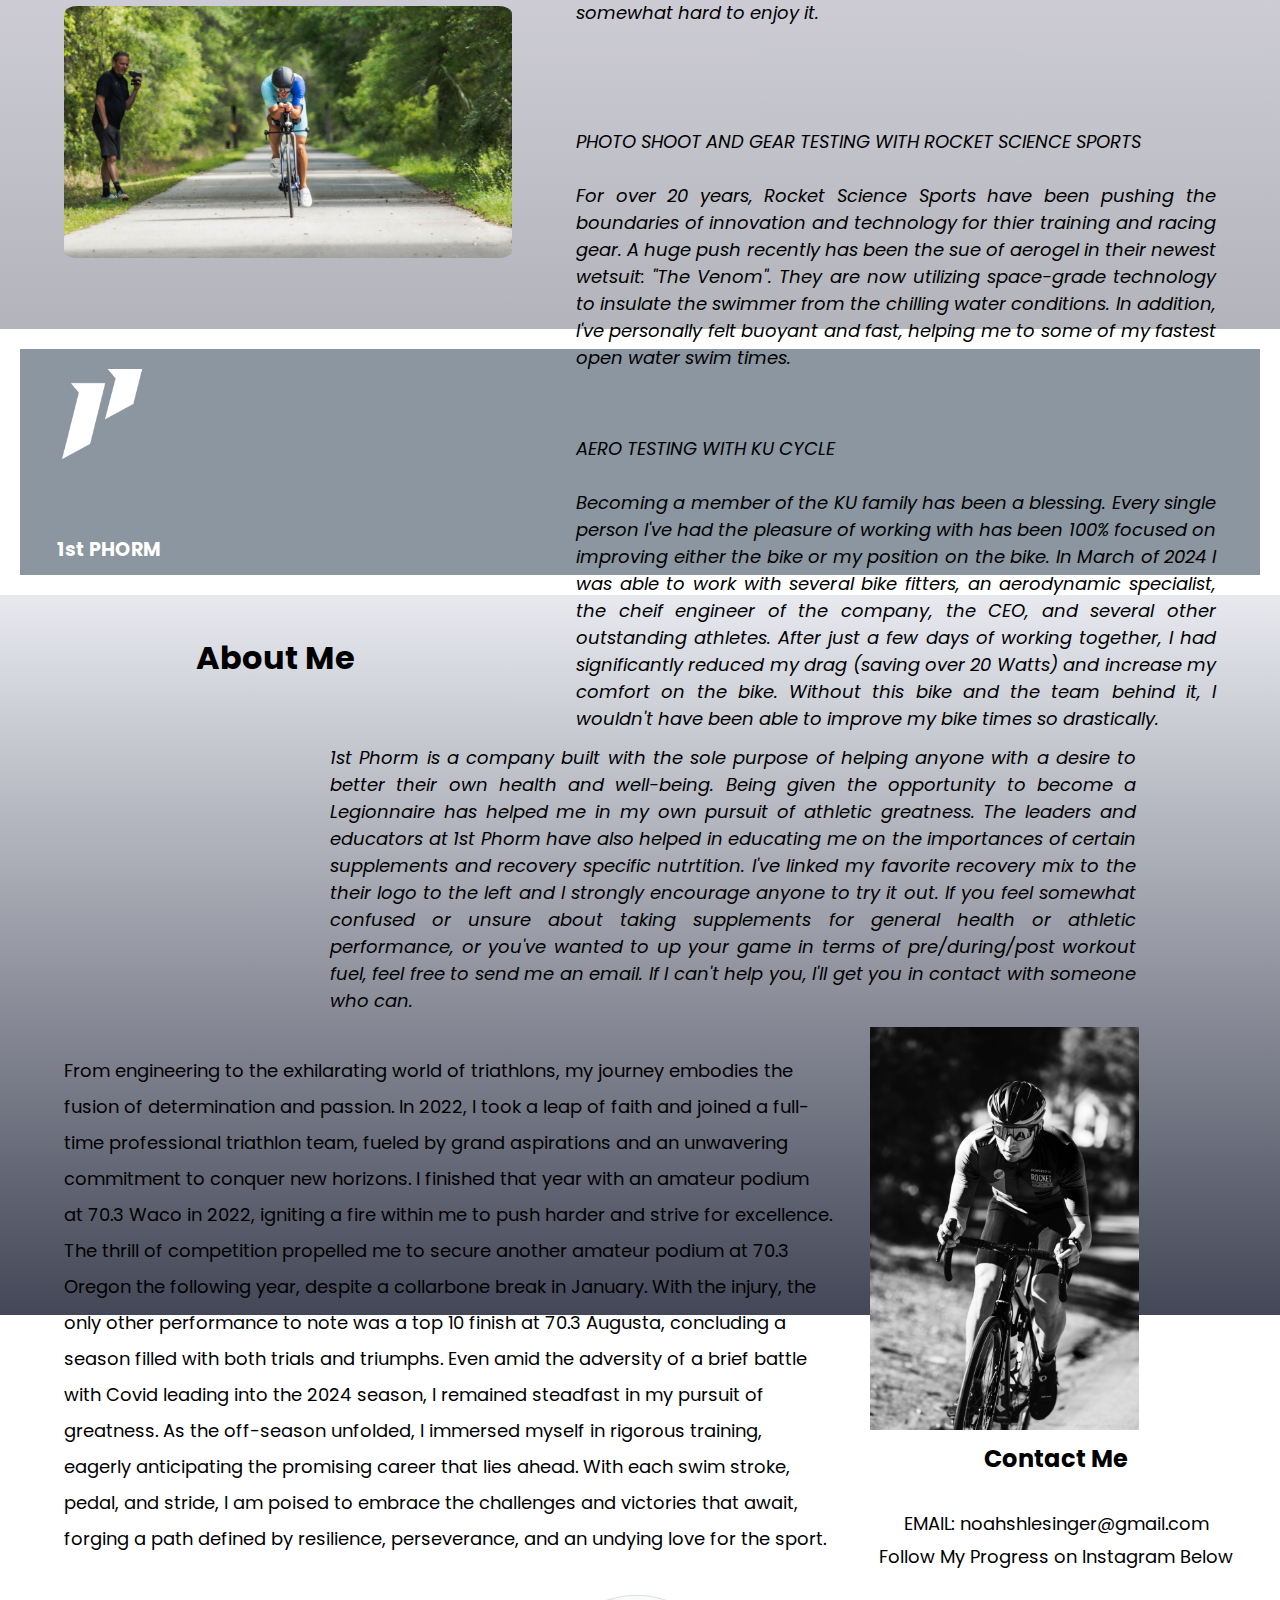
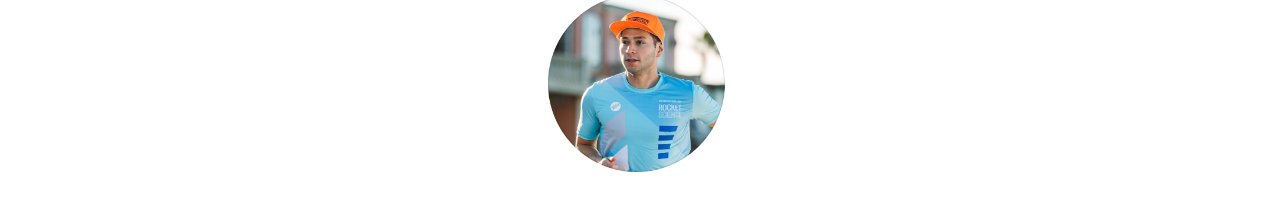
==== commit c329f301: "splitting highlights into three sections and creating a section in style css for the mobile version " ====
--- a/index.html
+++ b/index.html
@@ -63,37 +63,51 @@
 </section>
 
 
-<!--Highlights-->
-<section class = "highlights">
+<!--Highlights 1/2/3-->
+<section class = "highlights1">
     <div>
         <h1> Highlights </h1>
         
                 <a href = "https://www.instagram.com/p/C7fNFckPp54/.com"><img src="images/cap_tex_finish.JPG"></a>
-
-                <p>Recap of CapTex Tri in Austin Texas. It was a super hot day, I kept my effort low in the swim and came out in 3rd place. I was 1 minute down going into the bike and took over the lead after the 1st of 4 laps. I grew my lead to well over a minute by the time I hit the run. Knowing the heat was having an effect on all competitors, I pushed just enough to discourage anyone from believing that they could catch me. The last few kilometers felt like a victory lap, although the heat made it somewhat hard to enjoy it.</p>
-                <p>PHOTO SHOOT AND GEAR TESTING WITH ROCKET SCIENCE SPORTS<br></br>
-                For over 20 years, Rocket Science Sports have been pushing the boundaries of innovation and technology for thier training and racing gear. A huge push recently has been the sue of aerogel in their newest wetsuit: "The Venom". They are now utilizing space-grade technology to insulate the swimmer from the chilling water conditions. In addition, I've personally felt buoyant and fast, helping me to some of my fastest open water swim times. 
-                </p>
-                <a href = "https://www.instagram.com/p/C2gG19us0lq/?img_index=1"><img src="images/c0b6dab6f3d84c1033c6030f4bf0610d.JPG"></a>
-                <p>AERO TESTING WITH KU CYCLE</p>
                 
-                <a href = "https://www.instagram.com/p/C6eOApuO9Vg/?img_index=1"><img src="images/img_4055.jpg"></a>
+            <p>CAP TEX TRI 2024<br></br>
+                Recap of CapTex Tri in Austin Texas. It was a super hot day, I kept my effort low in the swim and came out in 3rd place. I was 1 minute down going into the bike and took over the lead after the 1st of 4 laps. I grew my lead to well over a minute by the time I hit the run. Knowing the heat was having an effect on all competitors, I pushed just enough to discourage anyone from believing that they could catch me. The last few kilometers felt like a victory lap, although the heat made it somewhat hard to enjoy it.</p>
+               
 
 
+    </div>
+</section>
+    <!--  -->
+<section class="highlights2">
+    <div>
+        <a href = "https://www.instagram.com/p/C2gG19us0lq/?img_index=1"><img src="images/c0b6dab6f3d84c1033c6030f4bf0610d.JPG"></a>
+            
+        <p>PHOTO SHOOT AND GEAR TESTING WITH ROCKET SCIENCE SPORTS<br></br>
+            For over 20 years, Rocket Science Sports have been pushing the boundaries of innovation and technology for thier training and racing gear. A huge push recently has been the sue of aerogel in their newest wetsuit: "The Venom". They are now utilizing space-grade technology to insulate the swimmer from the chilling water conditions. In addition, I've personally felt buoyant and fast, helping me to some of my fastest open water swim times. </p>
+            
+    </div>
+</section>
+<!--  -->
+<section class="highlights3">
+    <div>
+        <a href = "https://www.instagram.com/p/C6eOApuO9Vg/?img_index=1"><img src="images/img_4055.jpg"></a>
+
+        <p>AERO TESTING WITH KU CYCLE<br><br>
+        Becoming a member of the KU family has been a blessing. Every single person I've had the pleasure of working with has been 100% focused on improving either the bike or my position on the bike. In March of 2024 I was able to work with several bike fitters, an aerodynamic specialist, the cheif engineer of the company, the CEO, and several other outstanding athletes. After just a few days of working together, I had significantly reduced my drag (saving over 20 Watts) and increase my comfort on the bike. Without this bike and the team behind it, I wouldn't have been able to improve my bike times so drastically.</p>
 
     </div>
 
 </section>
-
+<!-- end of highlights -->
 <section class = "firstphorm">
     <div>
 
-    <a href = "https://1stphorm.com/products/natural-post-workout-stack/?a_aid=noashl"><img src="images/1st_Phorm_Logo_1_100x@2x.avif"></a>
-   
+        <a href = "https://1stphorm.com/products/natural-post-workout-stack/?a_aid=noashl"><img src="images/1st_Phorm_Logo_1_100x@2x.avif"></a>
+        <h1>1st PHORM</h1>
 
-    <p>1st Phorm is a company built with the sole purpose of helping anyone with a desire to better their own health and well-being. Being given the opportunity to become a Legionnaire has helped me in my own pursuit of athletic greatness. The leaders and educators at 1st Phorm have also helped in educating me on the importances of certain supplements and recovery specific nutrtition. I've linked my favorite recovery mix to the their logo to the left and I strongly encourage anyone to try it out. If you feel somewhat confused or unsure about taking supplements for general health or athletic performance, or you've wanted to up your game in terms of pre/during/post workout fuel, feel free to send me an email. If I can't help you, I'll get you in contact with someone who can.  </p>
-    <h1>1st PHORM</h1>
-</div>
+            <p>1st Phorm is a company built with the sole purpose of helping anyone with a desire to better their own health and well-being. Being given the opportunity to become a Legionnaire has helped me in my own pursuit of athletic greatness. The leaders and educators at 1st Phorm have also helped in educating me on the importances of certain supplements and recovery specific nutrtition. I've linked my favorite recovery mix to the their logo to the left and I strongly encourage anyone to try it out. If you feel somewhat confused or unsure about taking supplements for general health or athletic performance, or you've wanted to up your game in terms of pre/during/post workout fuel, feel free to send me an email. If I can't help you, I'll get you in contact with someone who can.  </p>
+
+    </div>
 </section>
 
 
@@ -118,10 +132,10 @@
 <a id = "contact"></a>
 <section class = "contact">
     <h1>Contact Me</h1>
-        <p2><br>noahshlesinger@gmail.com</p2><br>
+        <p2><br>EMAIL: noahshlesinger@gmail.com</p2><br>
         
-        <p2><br>Follow My Progress on Instagram</p2><br><br><br>
-        <div>
+        <p2>Follow My Progress on Instagram Below</p2>
+            <div>
             <a href = "https://www.instagram.com/noah.shlesinger/"><img src="images/IG_Photo.png"></a>
 
         </div>
--- a/css/style.css
+++ b/css/style.css
@@ -102,10 +102,19 @@
 }
 @media(max-width:900px){
     .text-box h1{
-      font-size:35px;
+      font-size:40px;
+      float:left;
+      text-shadow: 3px 3px 3px black;
     }
     .text-box p{
-        font-size: 20px;
+        font-size: 30px;
+        float:right;
+        text-shadow: 2px 2px 2px black;
+    }
+    .text-box p1{
+        font-size:23px;
+        float:left;
+        color:whitesmoke;
     }
     .hero-btn{
         font-size:15;
@@ -113,7 +122,7 @@
     .nav-links ul li{
         display:block;
     }
-    .nav-links{
+    /* .nav-links{
         position:absolute;
         background: rgba(26, 129, 170, 0.95);
         height: 100vh;
@@ -125,7 +134,7 @@
         transition: 1s;
 
 
-    }
+    } */
     nav img{
         width: 80px;
         padding: 4px;
@@ -154,13 +163,14 @@
 }
 
 /* ---------highlights--------*/
-
-.highlights {
+/* 1 */
+
+.highlights1 {
     background-image: linear-gradient(rgba(124, 123, 129, 0.3),rgba(4,9,30,0.3));
     padding-bottom: 3%;
 
 }
-.highlights h1{
+.highlights1 h1{
     padding-top:3% ;
     font-style: bold;
     text-align:center;
@@ -168,11 +178,11 @@
 }   
 
 
-.highlights p{
+.highlights1 p{
     width: 50%;
     text-align:justify;
     float:right;
-    margin-top:12%;
+    margin-top:5%;
     margin-right:5%;
     margin-left:2%;
     font-size: large;
@@ -181,13 +191,13 @@
 
     
 }
-.highlights img:hover{
+.highlights1 img:hover{
     box-shadow:0 0 20px 0px rgba(0,0,0,0.6);
     transition: 0.0s;
 }
 
 
-.highlights img{
+.highlights1 img{
     width: 35%;
     height:auto;
     margin-left: 5%;
@@ -200,6 +210,168 @@
     display: inline-flex;
 
 }
+/* 2 */
+
+.highlights2 {
+    background-image: linear-gradient(rgba(110, 107, 127, 0.3),rgba(4,9,30,0.3));
+    padding-bottom: 3%;
+
+}
+.highlights2 h1{
+    padding-top:3% ;
+    font-style: bold;
+    text-align:center;
+    font-size: 200%;
+}   
+
+
+.highlights2 p{
+    width: 50%;
+    text-align:justify;
+    float:right;
+    margin-top:8%;
+    margin-right:5%;
+    margin-left:2%;
+    font-size: large;
+    line-height: 150%;
+    font-style: oblique;
+
+    
+}
+.highlights2 img:hover{
+    box-shadow:0 0 20px 0px rgba(0,0,0,0.6);
+    transition: 0.0s;
+}
+
+
+.highlights2 img{
+    width: 35%;
+    height:auto;
+    margin-left: 5%;
+    margin-right:2%;
+    margin-top: 5%;
+    margin-bottom:0%;
+    border-color: black;
+    border-width: 10px;
+    border-radius: 3%;
+    display: inline-flex;
+
+}
+
+/* 3 */
+
+
+.highlights3 {
+    background-image: linear-gradient(rgba(104, 99, 132, 0.3),rgba(4,9,30,0.3));
+    padding-bottom: 3%;
+
+}
+.highlights3 h1{
+    padding-top:3% ;
+    font-style: bold;
+    text-align:center;
+    font-size: 200%;
+}   
+
+
+.highlights3 p{
+    width: 50%;
+    text-align:justify;
+    float:right;
+    margin-top:5%;
+    margin-right:5%;
+    margin-left:2%;
+    font-size: large;
+    line-height: 150%;
+    font-style: oblique;
+
+    
+}
+.highlights3 img:hover{
+    box-shadow:0 0 20px 0px rgba(0,0,0,0.6);
+    transition: 0.0s;
+}
+
+
+.highlights3 img{
+    width: 35%;
+    height:auto;
+    margin-left: 5%;
+    margin-right:2%;
+    margin-top: 5%;
+    margin-bottom:2%;
+    border-color: black;
+    border-width: 10px;
+    border-radius: 3%;
+    display: inline-flex;
+
+}
+
+@media(max-width:900px){
+
+    .highlights1{
+        min-height:62vh;
+    }
+    .highlights1 p{
+        margin-top:5%;
+        font-size: medium;
+        line-height: 120%;
+        font-style: oblique; 
+        float:left;
+        margin:2%;
+        margin-left:4%;
+        width:90%; 
+    }
+    .highlights1 img{
+        width: 88%;
+        height:auto;
+        border-color: black;
+        border-width: 10px;
+        border-radius: 3%;
+    }
+    
+    .highlights2{
+        min-height:62vh;
+    }
+    .highlights2 p{
+        margin-top:5%;
+        font-size: medium;
+        line-height: 120%;
+        font-style: oblique; 
+        float:left;
+        margin:2%;
+        margin-left:4%;
+        width:90%; 
+    }
+    .highlights2 img{
+        width: 88%;
+        height:auto;
+        border-color: black;
+        border-width: 10px;
+        border-radius: 3%;
+    }
+    
+    .highlights3{
+        min-height:62vh;
+    }
+    .highlights3 p{
+        margin-top:5%;
+        font-size: medium;
+        line-height: 120%;
+        font-style: oblique; 
+        float:left;
+        margin:2%;
+        margin-left:4%;
+        width:90%; 
+    }
+    .highlights3 img{
+        width: 88%;
+        height:auto;
+        border-color: black;
+        border-width: 10px;
+        border-radius: 3%;
+    }
+}
 
 /* ---------sponsors-------- */
 .sponsors{
@@ -231,9 +403,14 @@
 
 
 @media(max-width:900px){
-    .row{
-        flex-direction:column;
-    }
+    .sponsors img{
+        width: auto;
+        height:50px;
+        margin-right:3%;
+        margin-left:4%;
+        border-radius: 5%;
+    }
+    
 }
 /* -------Bio-------- */
 .bio{
@@ -241,7 +418,7 @@
     min-height:80vh;
     width:100%;
     margin:auto;
-    background-image: linear-gradient(rgba(4, 9, 30, 0.75),rgba(4,9,30,0.75)),url(../images/Ku\ Cycle\ black\ logo\ white\ background\ vectors.pdf);
+    background-image: linear-gradient(rgba(224, 226, 234, 0.75),rgba(4,9,30,0.75));
     background-position: center;
     background-size: cover;
 }
@@ -251,7 +428,6 @@
     font-style: bold;
     text-align:center;
     font-size: 200%;
-    text-shadow: 1px 1px 1px whitesmoke;
 } 
 
 .bio p{
@@ -275,24 +451,65 @@
     
 }
 
+@media(max-width:900px){
+    .bio{
+        min-height:80vh;
+        width:100%;
+        margin:auto;
+        background-image: linear-gradient(rgba(127, 144, 213, 0.9),rgba(214, 222, 254, 0.9)),url(../images/bw_rss_bike.jpg);
+        background-position: center;
+        background-size: cover;
+    }
+    .bio h1{
+        padding-top:7% ;
+        font-style: bold;
+        text-align:center;
+        font-size: larger;
+        color:black;
+
+    } 
+    
+    .bio p{
+        margin-top:6%;
+        font-size: medium;
+        line-height: 165%;
+        float:left;
+        margin:2%;
+        margin-left:5%;
+        max-width:90%; 
+        color:black;
+    }   
+    
+    .bio img{
+        width: 0%;
+        height:auto;
+        padding:1%;
+        float:right;
+        margin-right:2%;
+        border-color: black;
+        
+    }
+
+}
+
 /* --------Contact Me----- */
 .contact {
     width:100%;
-    height:100vh;
+    height:35vh;
     margin:auto;
     text-align:center;
     padding-top:50px;
+    line-height:200%;
     padding-bottom: 30px;
-    background-color: rgba(50, 69, 100, 0.4);
-    height:100vh;
+    background-color:white;
     box-sizing:border-box;
 }
 
 
 .contact img{
 
-    width: 30%;
-    border-radius:40%;
+    width: 20%;
+    border-radius:50%;
     object-position: center center; 
 
 }
@@ -303,10 +520,18 @@
     text-shadow:black;
 }
 .contact p2{
-    font-size:larger;
+    font-size:large;
     box-sizing:border-box;
     font-style:bold;
 }
+
+@media(max-width:900px){
+    .contact{
+        height:35vh;
+        background-color:white;
+    }
+}
+
 
 /* -----1st Phorm---*/
 .firstphorm{
@@ -329,7 +554,7 @@
 }
 
 .firstphorm p{
-    width: 70%;
+    width: 65%;
     text-align:justify;
     float:right;
     font-size: large;
@@ -341,13 +566,47 @@
 
 .firstphorm h1{
     font-size: larger;
-    font-weight: 400;
+    font-weight: bold;
     color:white;
     margin-left:3%;
+    margin-top:4%;
     float:left;
 
 
 }
+
+@media(max-width:900px){
+    .firstphorm{
+        margin:20px;
+        height:45vh;
+        background-color: rgba(19, 40, 62, 0.49);
+        border-color: black;
+        padding-bottom: 7%;
+    }
+
+    .firstphorm p{
+        margin-top:5%;
+        font-size: medium;
+        line-height: 120%;
+        font-style: oblique; 
+        float:left;
+        margin-right:2%;
+        margin-left:3%;
+        width:90%; 
+    }    
+    .firstphorm h1{
+        font-size: larger;
+        font-weight: bold;
+        color:white;
+        margin-left:1%;
+        margin-right:50%;
+        margin-top:5%;
+        float:right;
+    
+    
+    }
+}
+
 
 /* ----------------New Balance Pitch Page------------------- */
 .header_index2{
@@ -382,13 +641,14 @@
 }
 .pitchpage1 p{
     text-align:center;
-    font-size: 55;
+    font-size: larger;
+    font-weight: bold;
     margin-right:2%;
     margin-bottom:3%;
 }
 /* --page2-- */
 .pitchpage2{
-    background-color:rgba(0, 0, 128, 0.47);
+    background-color:rgba(47, 7, 225, 0.801);
     min-height:100vh;
     width:100%;
 }
@@ -403,17 +663,29 @@
 }
 
 .pitchpage2 p{
-    margin:5%;
-    font-size: 25px;
+    width: 50%;
+    text-align:justify;
+    float:right;
+    margin-top:5%;
+    margin-right:5%;
+    margin-left:2%;
+    font-size: larger;
+    line-height: 150%;
+    font-style: oblique;
     color: white;
 }
 
 .pitchpage2 img{
-    height:40%;
-    width:auto;
-    margin:2%;
-    border-radius: 20%;
-    vertical-align:middle;
+    width: 35%;
+    height:auto;
+    margin-left: 5%;
+    margin-right:2%;
+    margin-top: 2%;
+    margin-bottom:0%;
+    border-color: black;
+    border-width: 10px;
+    border-radius: 3%;
+    display: inline-flex;
    
 }
 .pitchpage2 img:hover{
@@ -427,9 +699,14 @@
 /* --page3-- */
 
 .pitchpage3{
-    background-color:rgb(128, 128, 128);
+    background-color:white;
     min-height:100vh;
     width:100%;
+}
+.pitchpage3 img{
+
+    position: absolute;
+    text-align: center;
 }
 /* --page 4-- */
 
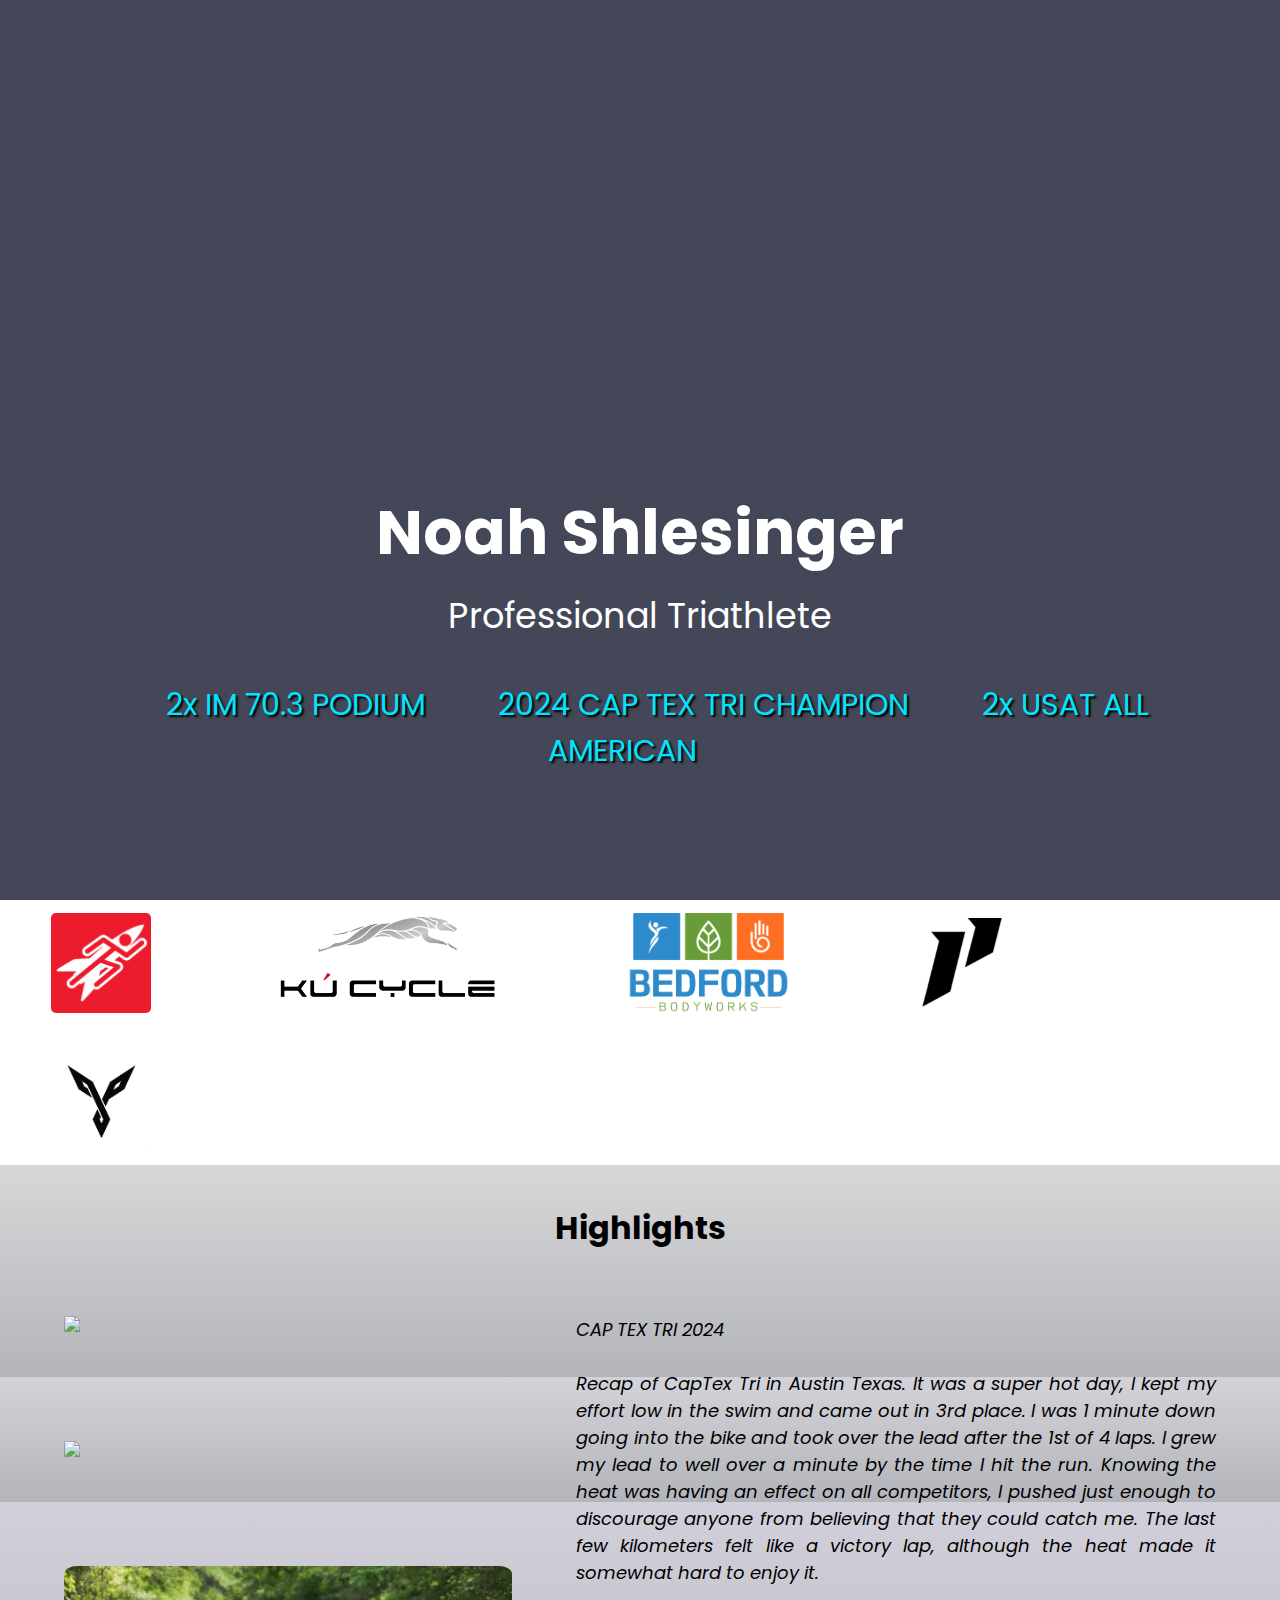
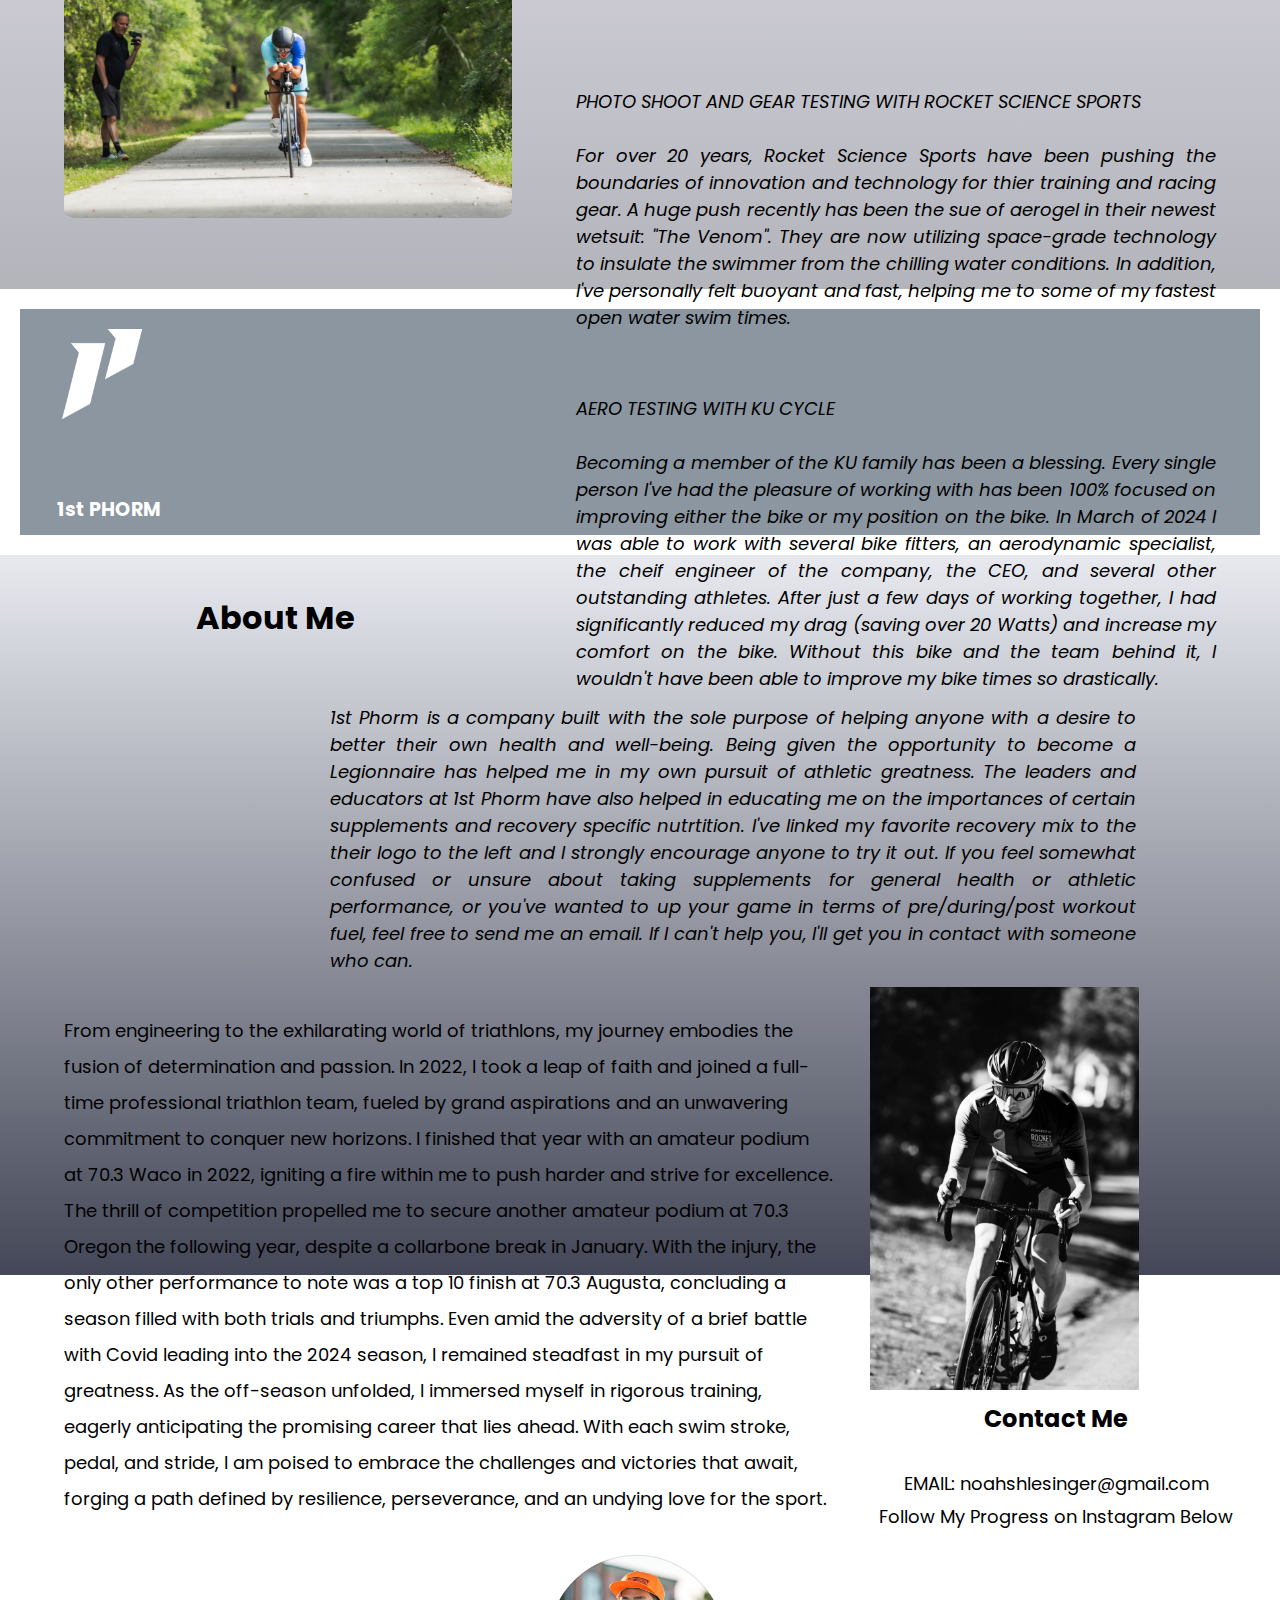
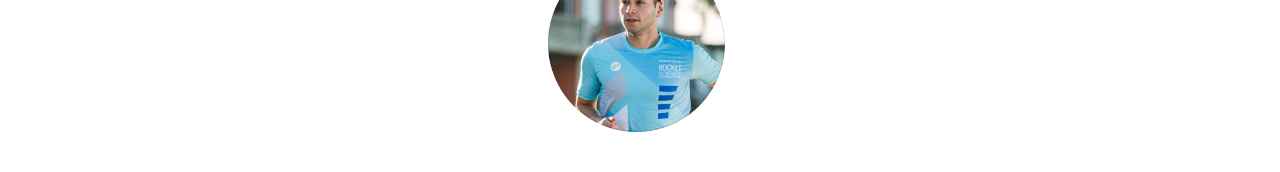
==== commit 7a22aa93: "fixing logo placement on mobile" ====
--- a/index.html
+++ b/index.html
@@ -44,14 +44,11 @@
 <section class = "sponsors">
     <div>
 
-
         <a href = "https://rocketsciencesports.com"><img src="images/LOGO-for-Web.jpg"></a>
-
 
         <a href = "https://ku-cycle.com"><img src="images/ku_cycle_blacktext_logo.jpg"></a>
 
-
-        <!-- <a href = "https://newbalance.com"><img src="images/new_balance.gif"></a> -->
+        <a href = "https://bedfordbodyworks.com"><img src="images/bbw_logo.png"></a> 
         
         <a href = "https://1stphorm.com/products/natural-post-workout-stack/?a_aid=noashl"><img src="images/1stphorm.png"></a>
 
--- a/css/style.css
+++ b/css/style.css
@@ -140,7 +140,7 @@
         padding: 4px;
     
     }
-    nav .fa{
+    /* nav .fa{
         display:block;
         color: white;
         margin: 10px;
@@ -149,7 +149,7 @@
     }
     .nav-links ul{
         padding: 10px;
-    }
+    } */
 }
 
 /* ---------coaching-------- */
@@ -310,7 +310,7 @@
 @media(max-width:900px){
 
     .highlights1{
-        min-height:62vh;
+        min-height:80vh;
     }
     .highlights1 p{
         margin-top:5%;
@@ -331,7 +331,7 @@
     }
     
     .highlights2{
-        min-height:62vh;
+        min-height:80vh;
     }
     .highlights2 p{
         margin-top:5%;
@@ -352,7 +352,7 @@
     }
     
     .highlights3{
-        min-height:62vh;
+        min-height:80vh;
     }
     .highlights3 p{
         margin-top:5%;
@@ -382,8 +382,8 @@
 }
 .sponsors img{
     width: auto;
-    height:120px;
-    margin-left: 8%;
+    height:100px;
+    margin-left: 4%;
     margin-right:5%;
     margin-top: 1%;
     margin-bottom:1%;
@@ -405,10 +405,12 @@
 @media(max-width:900px){
     .sponsors img{
         width: auto;
-        height:50px;
-        margin-right:3%;
-        margin-left:4%;
-        border-radius: 5%;
+        display:block;
+        height:120px;
+        align-items: center;
+        margin:auto;
+        margin-bottom:5%;
+        margin-top:5%;
     }
     
 }
@@ -453,7 +455,7 @@
 
 @media(max-width:900px){
     .bio{
-        min-height:80vh;
+        min-height:100vh;
         width:100%;
         margin:auto;
         background-image: linear-gradient(rgba(127, 144, 213, 0.9),rgba(214, 222, 254, 0.9)),url(../images/bw_rss_bike.jpg);
@@ -578,7 +580,7 @@
 @media(max-width:900px){
     .firstphorm{
         margin:20px;
-        height:45vh;
+        height:75vh;
         background-color: rgba(19, 40, 62, 0.49);
         border-color: black;
         padding-bottom: 7%;
